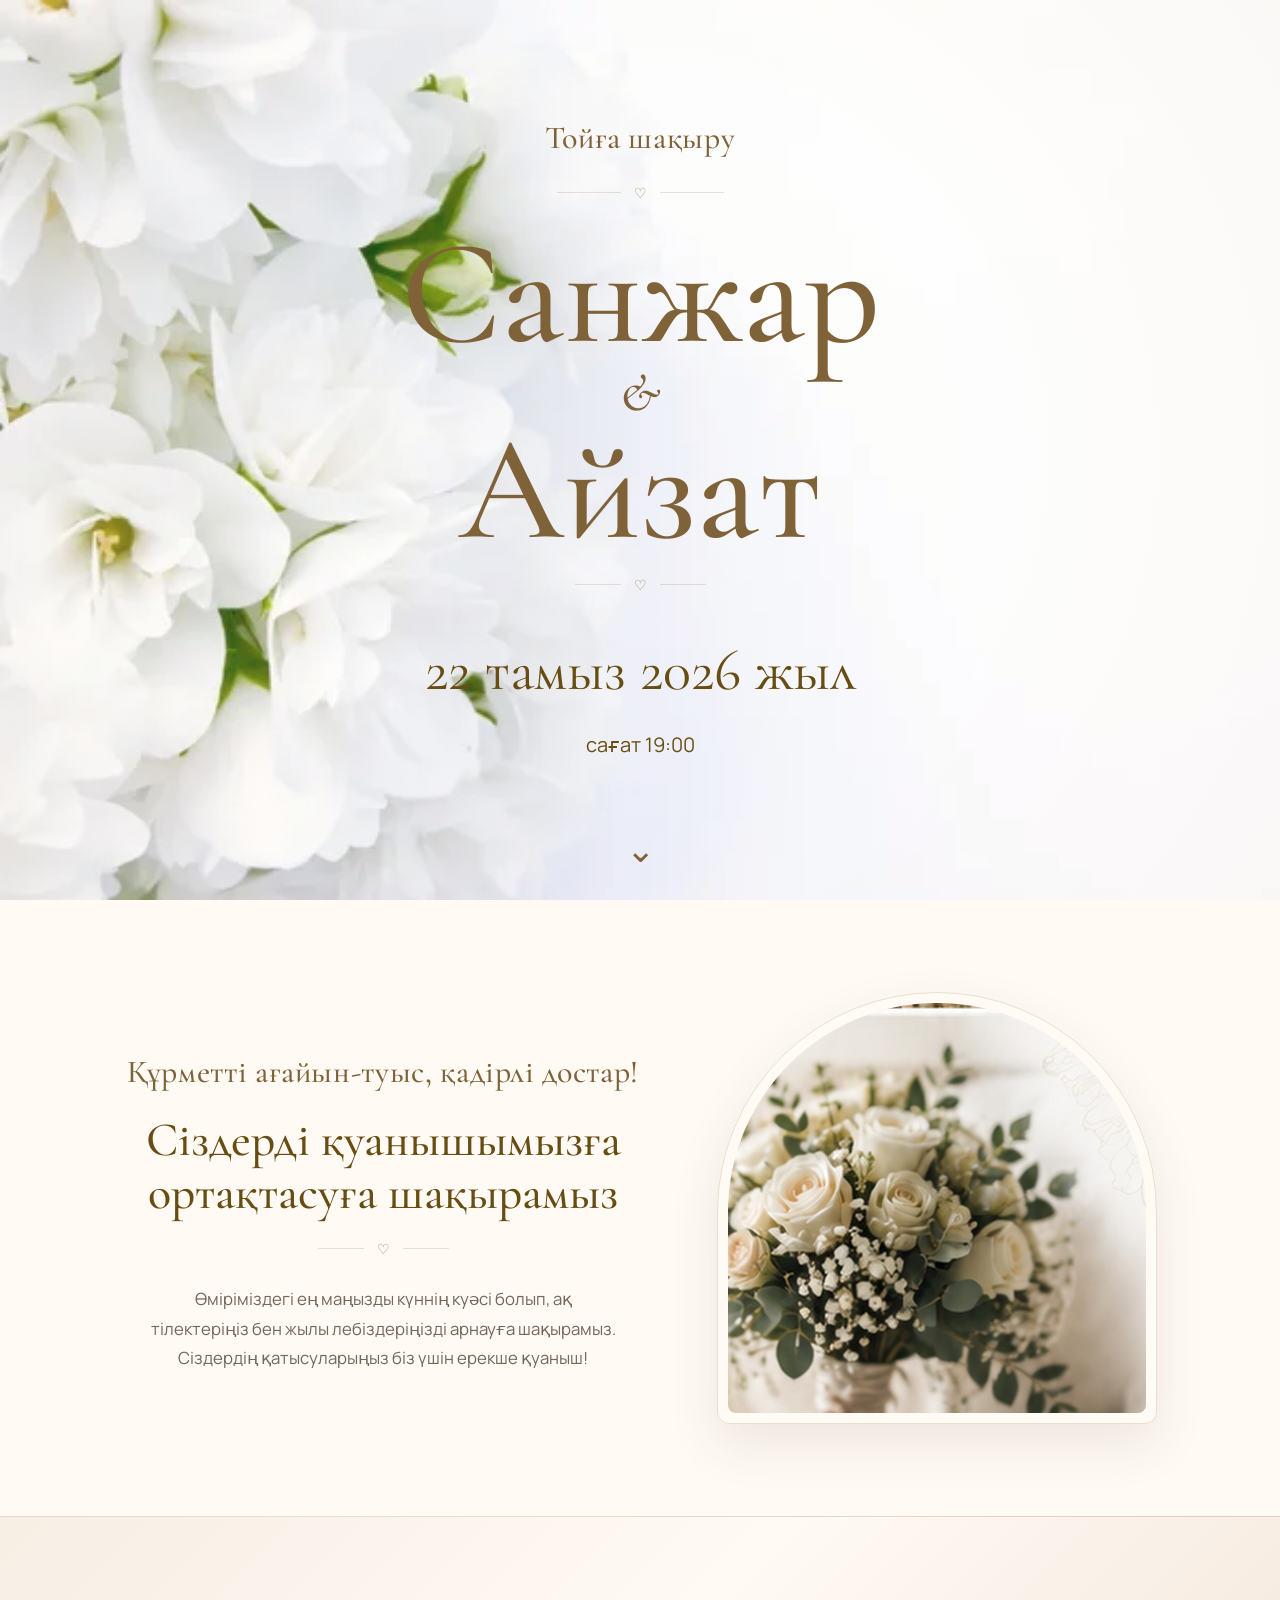
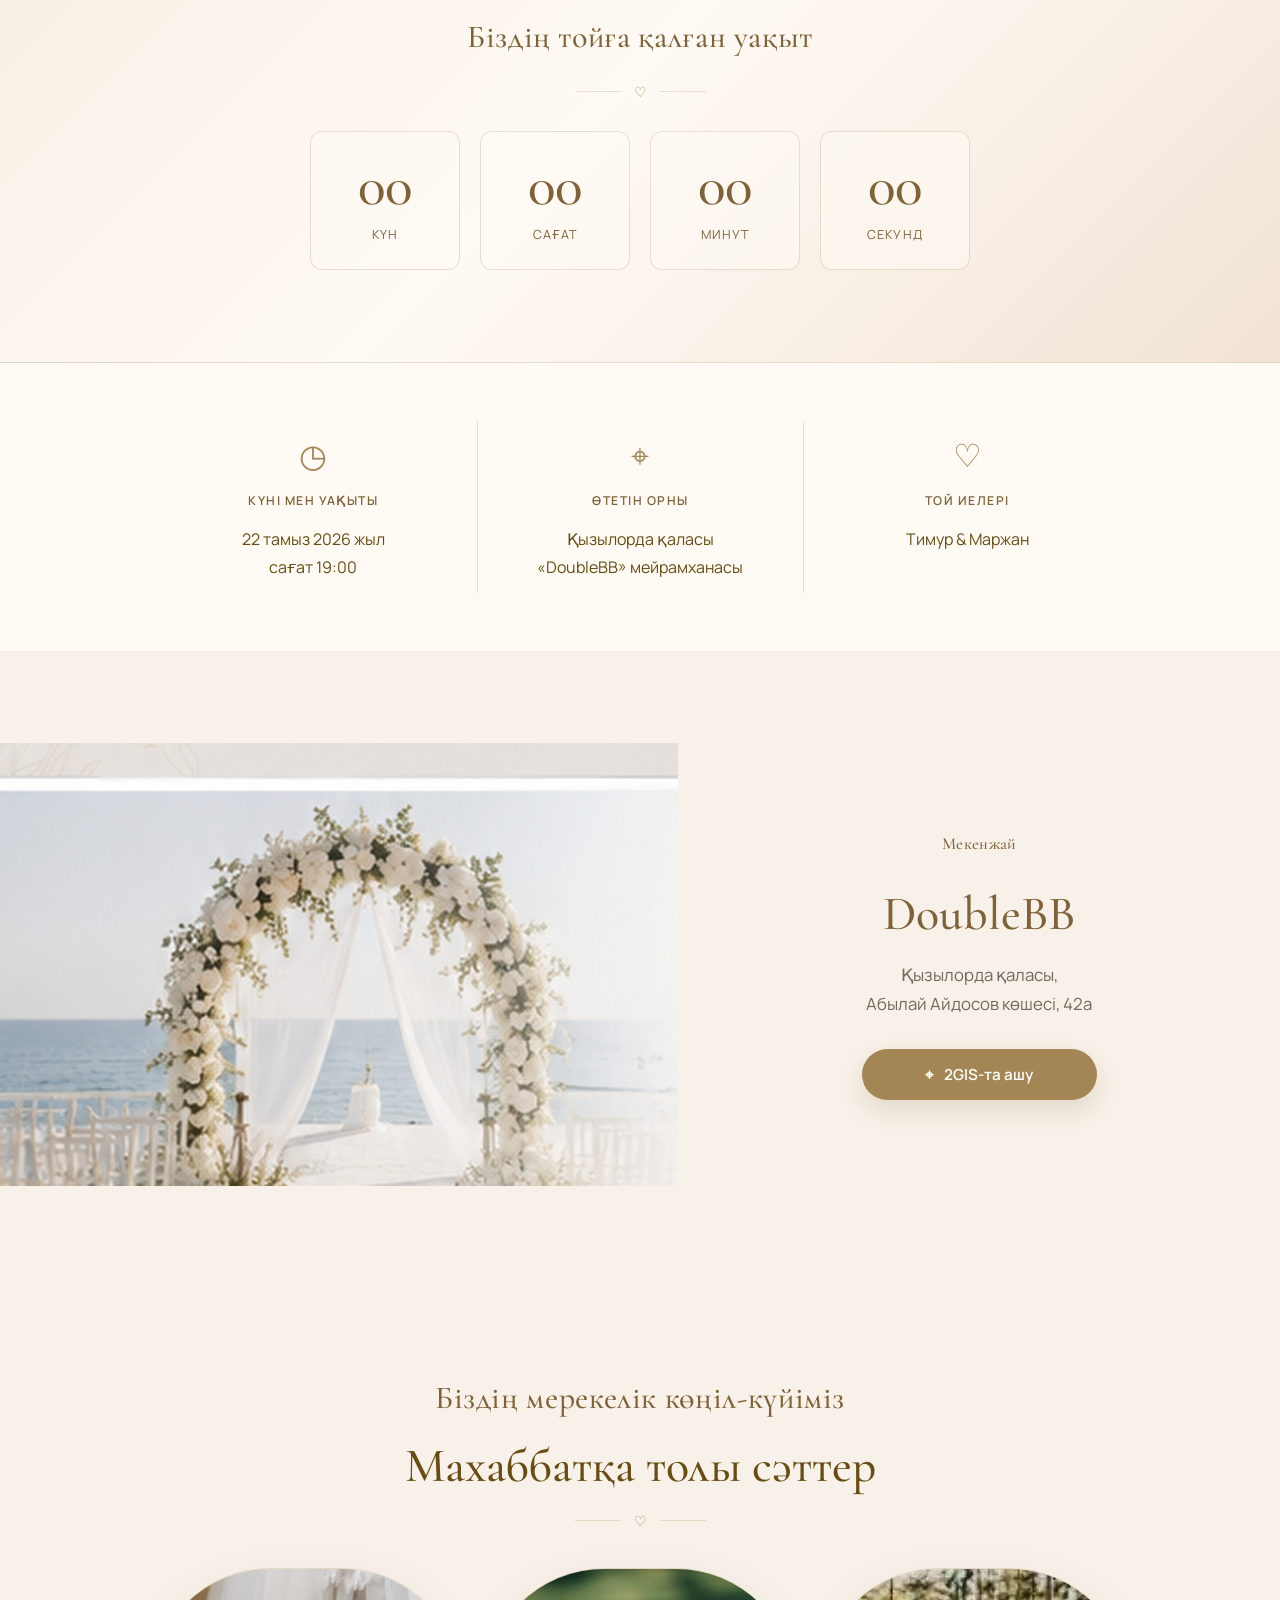
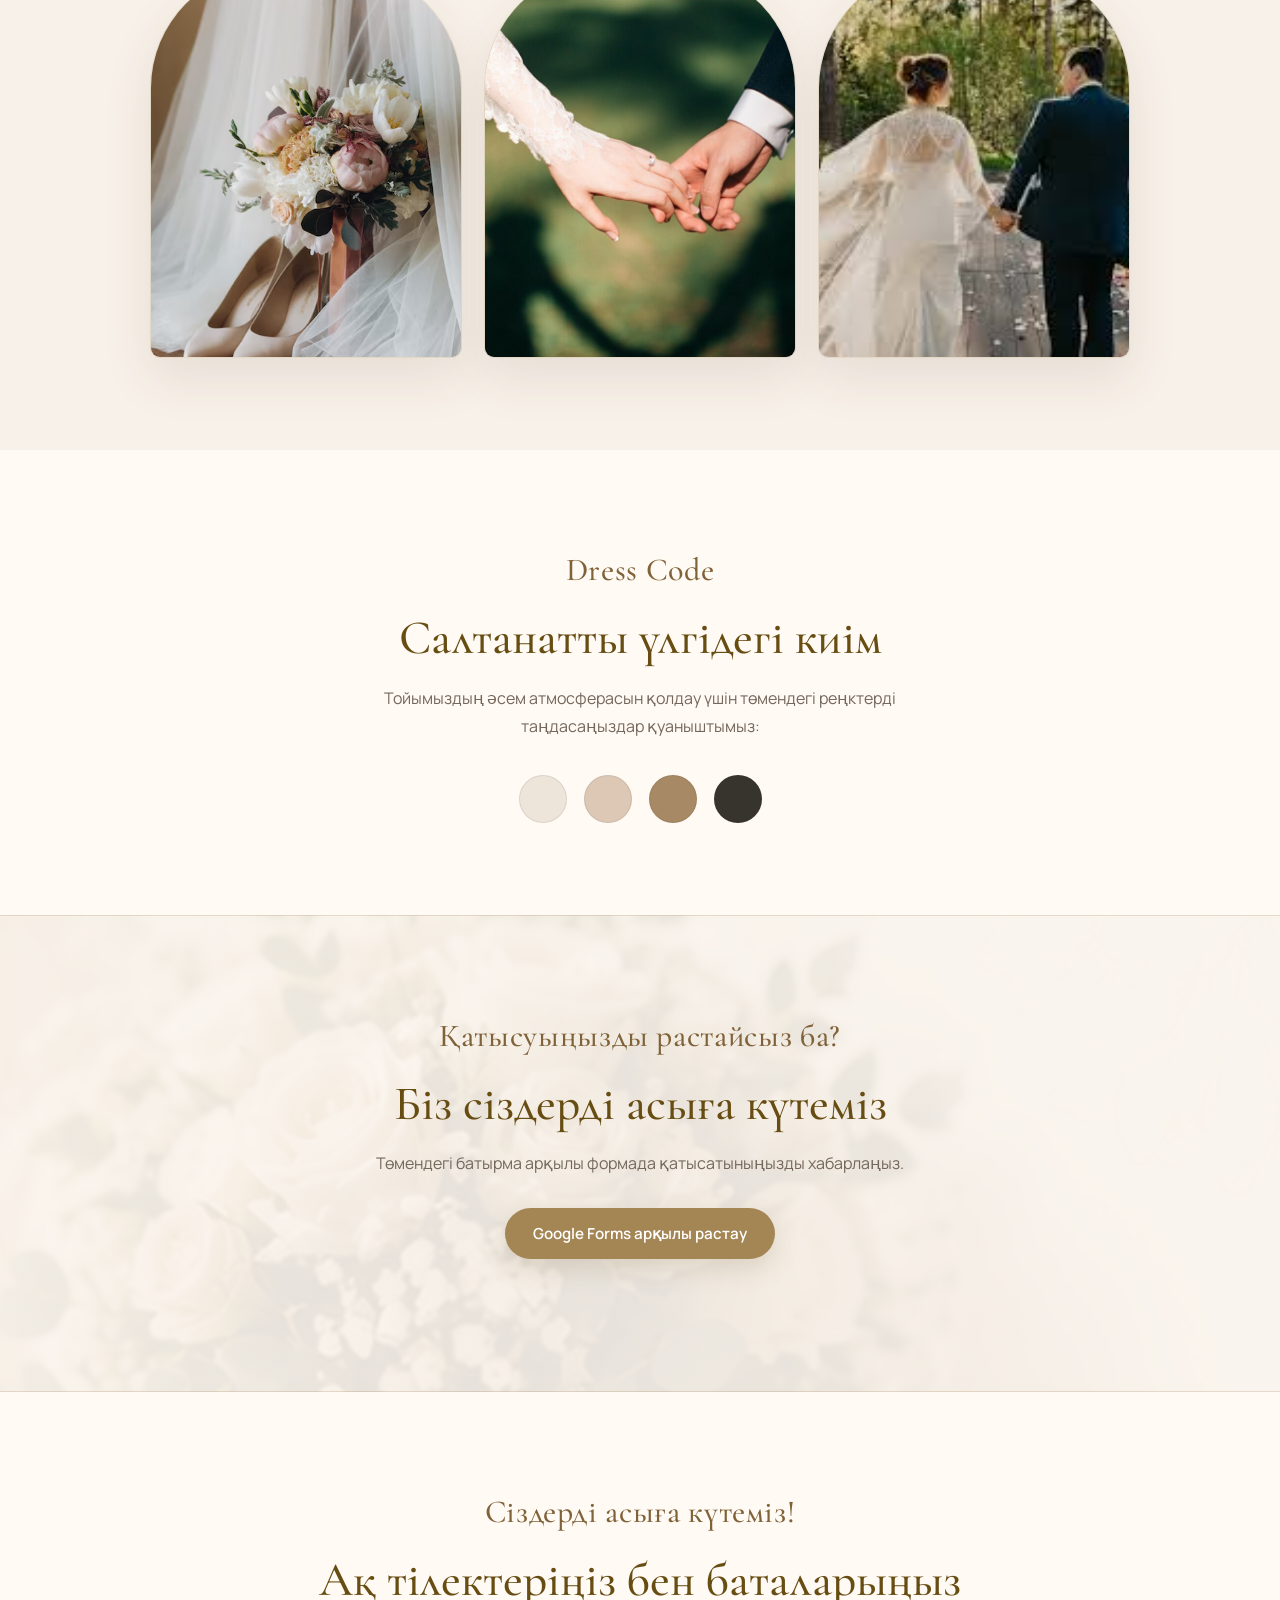
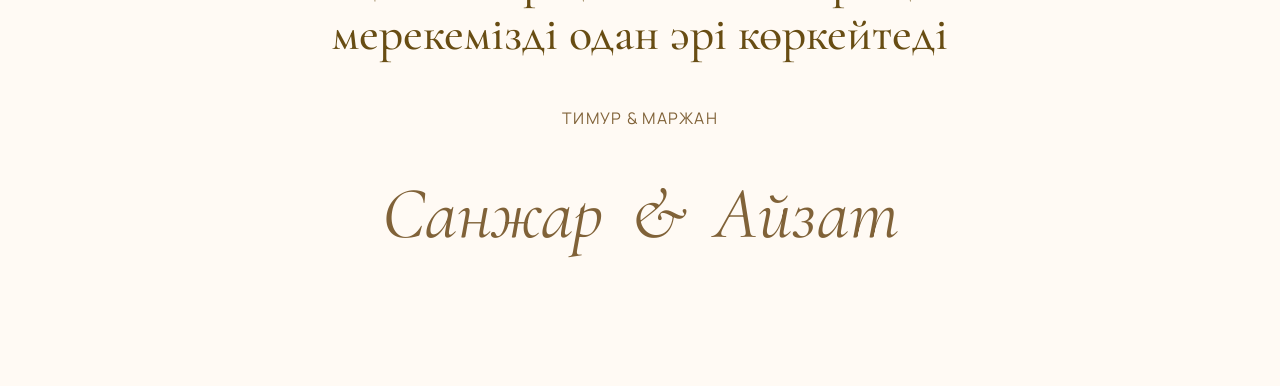
==== index.html @ f747a219 "Create wedding invitation website" ====
<!doctype html>
<html lang="kk">
<head>
  <meta charset="UTF-8">
  <meta name="viewport" content="width=device-width, initial-scale=1, viewport-fit=cover">
  <meta name="theme-color" content="#f5ede4">
  <title>Санжар & Айзат — Тойға шақыру</title>
  <meta name="description" content="Санжар мен Айзаттың үйлену тойына шақыру. 22 тамыз 2026 жыл, Қызылорда қаласы, DoubleBB мейрамханасы.">
  <meta property="og:title" content="Санжар & Айзат — Тойға шақыру">
  <meta property="og:description" content="22 тамыз 2026 жыл · сағат 19:00 · DoubleBB, Қызылорда">
  <meta property="og:image" content="assets/hero-bg.jpg">
  <link rel="preconnect" href="https://fonts.googleapis.com">
  <link rel="preconnect" href="https://fonts.gstatic.com" crossorigin>
  <link href="https://fonts.googleapis.com/css2?family=Cormorant+Garamond:ital,wght@0,400;0,500;0,600;1,500&family=Manrope:wght@400;500;600&display=swap" rel="stylesheet">
  <link rel="stylesheet" href="styles.css">
</head>
<body>
  <audio id="bgMusic" autoplay loop preload="auto" hidden>
    <source src="assets/music/aygyt-aq-koilek.mp3" type="audio/mpeg">
  </audio>


  <main>
    <section class="hero">
      <div class="hero__shade"></div>
      <div class="hero__content reveal">
        <p class="eyebrow">Тойға шақыру</p>
        <div class="ornament"><span></span><i>♡</i><span></span></div>
        <h1><span>Санжар</span><em>&</em><span>Айзат</span></h1>
        <div class="ornament ornament--small"><span></span><i>♡</i><span></span></div>
        <p class="hero-date">22 тамыз 2026 жыл</p>
        <p class="hero-time">сағат 19:00</p>
      </div>
      <a class="scroll-arrow" href="#invitation" aria-label="Төмен түсу">⌄</a>
    </section>

    <section class="invitation section" id="invitation">
      <div class="invitation__text reveal">
        <p class="eyebrow">Құрметті ағайын-туыс, қадірлі достар!</p>
        <h2>Сіздерді қуанышымызға ортақтасуға шақырамыз</h2>
        <div class="ornament ornament--small"><span></span><i>♡</i><span></span></div>
        <p>
          Өміріміздегі ең маңызды күннің куәсі болып,
          ақ тілектеріңіз бен жылы лебіздеріңізді арнауға шақырамыз.
          Сіздердің қатысуларыңыз біз үшін ерекше қуаныш!
        </p>
      </div>
      <div class="photo-card reveal">
        <img src="assets/bouquet.jpg" alt="Қалыңдықтың гүл шоғы">
      </div>
    </section>

    <section class="countdown section">
      <div class="container reveal">
        <p class="eyebrow">Біздің тойға қалған уақыт</p>
        <div class="ornament ornament--small"><span></span><i>♡</i><span></span></div>
        <div class="timer" aria-label="Тойға дейінгі кері санау">
          <div><strong id="days">00</strong><span>күн</span></div>
          <div><strong id="hours">00</strong><span>сағат</span></div>
          <div><strong id="minutes">00</strong><span>минут</span></div>
          <div><strong id="seconds">00</strong><span>секунд</span></div>
        </div>
      </div>
    </section>

    <section class="details section">
      <div class="detail-grid container">
        <article class="detail-card reveal">
          <span class="detail-icon">◷</span>
          <h3>Күні мен уақыты</h3>
          <p>22 тамыз 2026 жыл<br>сағат 19:00</p>
        </article>
        <article class="detail-card reveal">
          <span class="detail-icon">⌖</span>
          <h3>Өтетін орны</h3>
          <p>Қызылорда қаласы<br>«DoubleBB» мейрамханасы</p>
        </article>
        <article class="detail-card reveal">
          <span class="detail-icon">♡</span>
          <h3>Той иелері</h3>
          <p>Тимур & Маржан</p>
        </article>
      </div>
    </section>

    <section class="venue section">
      <div class="venue__photo reveal">
        <img src="assets/arch.jpg" alt="Гүлдермен безендірілген той аркасы">
      </div>
      <div class="venue__content reveal">
        <p class="eyebrow">Мекенжай</p>
        <h2>DoubleBB</h2>
        <p>Қызылорда қаласы,<br>Абылай Айдосов көшесі, 42а</p>
        <a class="button" href="https://2gis.kz/kyzylorda/firm/70000001063499433" target="_blank" rel="noopener noreferrer">
          <span>⌖</span> 2GIS-та ашу
        </a>
      </div>
    </section>


    <section class="gallery section">
      <div class="container">
        <div class="gallery__heading reveal">
          <p class="eyebrow">Біздің мерекелік көңіл-күйіміз</p>
          <h2>Махаббатқа толы сәттер</h2>
          <div class="ornament ornament--small"><span></span><i>♡</i><span></span></div>
        </div>
        <div class="gallery__grid">
          <figure class="gallery__item reveal"><img src="assets/gallery/photo-1.jpg" alt="Тойдың нәзік гүлдері"></figure>
          <figure class="gallery__item reveal"><img src="assets/gallery/photo-2.jpg" alt="Той аркасы"></figure>
          <figure class="gallery__item reveal"><img src="assets/gallery/photo-3.jpg" alt="Мерекелік безендіру"></figure>
        </div>
      </div>
    </section>

    <section class="dress-code section">
      <div class="container reveal">
        <p class="eyebrow">Dress Code</p>
        <h2>Салтанатты үлгідегі киім</h2>
        <p>Тойымыздың әсем атмосферасын қолдау үшін төмендегі реңктерді таңдасаңыздар қуаныштымыз:</p>
        <div class="palette" aria-label="Дресс-код түстері">
          <span title="Сүт түсті"></span>
          <span title="Беж"></span>
          <span title="Қоңыр"></span>
          <span title="Қара"></span>
        </div>
      </div>
    </section>

    <section class="rsvp section" id="rsvp">
      <div class="container reveal">
        <p class="eyebrow">Қатысуыңызды растайсыз ба?</p>
        <h2>Біз сіздерді асыға күтеміз</h2>
        <p>Төмендегі батырма арқылы формада қатысатыныңызды хабарлаңыз.</p>
        <button class="button button--filled" id="rsvpBtn" type="button">Google Forms арқылы растау</button>
        <p class="rsvp-note" id="rsvpNote" role="status"></p>
      </div>
    </section>

    <footer class="finale">
      <div class="finale__content reveal">
        <p class="eyebrow">Сіздерді асыға күтеміз!</p>
        <h2>Ақ тілектеріңіз бен баталарыңыз<br>мерекемізді одан әрі көркейтеді</h2>
        <p class="owners">Тимур & Маржан</p>
        <p class="couple">Санжар <em>&</em> Айзат</p>
      </div>
    </footer>
  </main>

  <script src="script.js"></script>
</body>
</html>
---- styles.css ----
:root {
  --bg: #fbf6ef;
  --paper: #fffaf4;
  --text: #684d13;
  --muted: #75675c;
  --gold: #a48554;
  --gold-dark: #806238;
  --rose: #d7b7a4;
  --line: rgba(164, 133, 84, .24);
  --shadow: 0 20px 50px rgba(76, 55, 37, .10);
  --serif: "Cormorant Garamond", Georgia, serif;
  --sans: "Manrope", Arial, sans-serif;
}

* { box-sizing: border-box; }
html { scroll-behavior: smooth; }
body {
  margin: 0;
  color: var(--text);
  background: var(--bg);
  font-family: var(--sans);
  font-size: 16px;
}
img { display: block; max-width: 100%; }
a { color: inherit; text-decoration: none; }
.container { width: min(980px, calc(100% - 40px)); margin: 0 auto; }
.section { padding: clamp(54px, 8vw, 92px) 20px; }

.eyebrow {
  margin: 0 0 14px;
  font-family: var(--serif);
  font-size: clamp(1.45rem, 3vw, 2rem);
  font-weight: 500;
  color: var(--gold-dark);
  letter-spacing: .02em;
}
h2 {
  margin: 0 0 18px;
  font-family: var(--serif);
  font-weight: 500;
  font-size: clamp(2rem, 5vw, 3rem);
  line-height: 1.12;
  color: var(--text);
}
p { line-height: 1.75; color: var(--muted); }

.ornament {
  display: flex;
  justify-content: center;
  align-items: center;
  gap: 13px;
  color: var(--gold);
  margin: 17px auto 26px;
}
.ornament span { height: 1px; width: 64px; background: var(--line); }
.ornament i { font-style: normal; font-size: .9rem; }
.ornament--small span { width: 46px; }

.music-control {
  position: fixed;
  left: max(16px, env(safe-area-inset-left));
  top: max(16px, env(safe-area-inset-top));
  z-index: 30;
  display: flex;
  align-items: center;
  gap: 10px;
  border: 1px solid rgba(164, 133, 84, .18);
  border-radius: 999px;
  padding: 8px 14px 8px 8px;
  background: rgba(255, 250, 244, .92);
  color: var(--text);
  box-shadow: 0 8px 28px rgba(60, 42, 28, .12);
  backdrop-filter: blur(8px);
  cursor: pointer;
}

.music-icon {
  width: 34px;
  height: 34px;
  display: inline-grid;
  place-items: center;
  border-radius: 50%;
  background: var(--gold);
  color: white;
  font-size: 17px;
}

.music-label {
  display: grid;
  text-align: left;
  line-height: 1.2;
  font-family: var(--sans);
}

.music-label small {
  color: var(--muted);
  font-size: 10px;
}

.music-label strong {
  font-size: 12px;
  font-weight: 600;
}

.music-control.is-playing .music-icon {
  animation: pulse 1.8s infinite;
}

@keyframes pulse {
  0%,100% { transform: scale(1); }
  50% { transform: scale(1.08); }
}
.hero {
  min-height: 100svh;
  position: relative;
  display: grid;
  place-items: center;
  text-align: center;
  background: var(--paper) url("assets/hero-bg.jpg") center top / cover no-repeat;
  overflow: hidden;
}
.hero__shade {
  position: absolute;
  inset: 0;
  background: radial-gradient(circle at center, rgba(255,250,244,.15), rgba(255,250,244,.07) 48%, rgba(245,235,224,.22));
}
.hero__content {
  position: relative;
  z-index: 1;
  padding: 100px 18px 128px;
  max-width: 850px;
}
.hero h1 {
  margin: 12px 0;
  display: grid;
  gap: 2px;
  font-family: var(--serif);
  font-weight: 500;
  color: var(--gold-dark);
}
.hero h1 span {
  font-size: clamp(4.8rem, 16vw, 9.3rem);
  line-height: .9;
}
.hero h1 em {
  font-size: clamp(2.1rem, 6vw, 3.3rem);
  font-style: italic;
  line-height: 1.1;
}
.hero-date {
  margin: 0;
  font-family: var(--serif);
  color: var(--text);
  font-size: clamp(3.65rem, 5vw, 2.35rem);
}
.hero-time {
  margin: 5px 0 0;
  color: var(--text);
  font-size: clamp(1.25rem, 3vw, 1.25rem);
}
.scroll-arrow {
  position: absolute;
  bottom: max(27px, env(safe-area-inset-bottom));
  left: 50%;
  transform: translateX(-50%);
  z-index: 2;
  color: var(--gold-dark);
  font-size: 35px;
  animation: bob 2s infinite;
}
@keyframes bob { 0%,100% { transform: translate(-50%,0); } 50% { transform: translate(-50%,8px); } }

.invitation {
  display: grid;
  grid-template-columns: minmax(280px, 520px) minmax(270px, 440px);
  gap: clamp(34px, 6vw, 74px);
  justify-content: center;
  align-items: center;
  background: var(--paper);
}
.invitation__text { text-align: center; }
.invitation__text p:last-child { max-width: 470px; margin: 0 auto; font-size: 1.05rem; }
.photo-card {
  border-radius: 220px 220px 12px 12px;
  padding: 10px;
  border: 1px solid var(--line);
  box-shadow: var(--shadow);
}
.photo-card img {
  width: 100%;
  min-height: 410px;
  object-fit: cover;
  border-radius: 212px 212px 8px 8px;
}

.countdown {
  text-align: center;
  background: linear-gradient(135deg, #f7eee4, #fffaf4 46%, #f1e3d6);
  border-block: 1px solid var(--line);
}
.timer {
  margin: 30px auto 0;
  display: grid;
  grid-template-columns: repeat(4, minmax(72px, 150px));
  justify-content: center;
  gap: clamp(8px, 2.5vw, 20px);
}
.timer div {
  padding: clamp(17px, 4vw, 26px) 6px;
  border-radius: 12px;
  background: rgba(255,250,244,.58);
  border: 1px solid var(--line);
}
.timer strong {
  display: block;
  font-family: var(--serif);
  font-size: clamp(2.4rem, 7vw, 3.6rem);
  font-weight: 500;
  color: var(--gold-dark);
  line-height: 1;
}
.timer span {
  display: block;
  margin-top: 10px;
  text-transform: uppercase;
  font-size: clamp(.66rem, 2vw, .78rem);
  color: var(--gold-dark);
  letter-spacing: .09em;
}

.details { background: var(--paper); padding-top: clamp(40px, 6vw, 58px); padding-bottom: clamp(40px, 6vw, 58px); }
.detail-grid {
  display: grid;
  grid-template-columns: repeat(3, 1fr);
}
.detail-card {
  text-align: center;
  padding: 12px 20px;
}
.detail-card + .detail-card { border-left: 1px solid var(--line); }
.detail-icon {
  display: block;
  color: var(--gold);
  font-size: 2rem;
  margin-bottom: 15px;
}
.detail-card h3 {
  text-transform: uppercase;
  letter-spacing: .12em;
  font-size: .76rem;
  font-weight: 600;
  color: var(--gold-dark);
}
.detail-card p { color: var(--text); margin-bottom: 0; }

.venue {
  padding-inline: 0;
  display: grid;
  grid-template-columns: 1.06fr .94fr;
  background: #f8f1e9;
}
.venue__photo img { width: 100%; height: 100%; min-height: 430px; object-fit: cover; }
.venue__content {
  display: grid;
  align-content: center;
  text-align: center;
  padding: clamp(44px, 7vw, 86px) 26px;
}
.venue__content h2 { color: var(--gold-dark); }
.venue__content p { margin: 0 auto 30px; font-size: 1.05rem; }

.button {
  display: inline-flex;
  align-items: center;
  justify-content: center;
  gap: 11px;
  align-self: center;
  justify-self: center;
  min-width: 235px;
  padding: 15px 28px;
  background: var(--gold);
  color: white;
  border: 0;
  border-radius: 999px;
  font-family: var(--sans);
  font-weight: 600;
  font-size: .95rem;
  transition: transform .2s, background .2s, box-shadow .2s;
  box-shadow: 0 10px 24px rgba(128,98,56,.18);
  cursor: pointer;
}
.button:hover { transform: translateY(-2px); background: var(--gold-dark); box-shadow: 0 14px 30px rgba(128,98,56,.25); }

.dress-code {
  text-align: center;
  background: var(--paper);
}
.dress-code p:not(.eyebrow) { max-width: 570px; margin: 0 auto; }
.palette {
  margin: 35px auto 0;
  display: flex;
  justify-content: center;
  gap: 17px;
}
.palette span {
  width: 48px;
  height: 48px;
  border-radius: 50%;
  border: 1px solid rgba(64,52,43,.1);
}
.palette span:nth-child(1) { background: #ede5da; }
.palette span:nth-child(2) { background: #dcc8b5; }
.palette span:nth-child(3) { background: #a78a65; }
.palette span:nth-child(4) { background: #37332d; }

.rsvp {
  text-align: center;
  background: linear-gradient(rgba(250,244,237,.92), rgba(250,244,237,.92)), url("assets/bouquet.jpg") center / cover;
  border-block: 1px solid var(--line);
}
.rsvp p:not(.eyebrow) { margin: 0 auto 29px; }
.rsvp-note {
  height: 22px;
  margin: 18px auto 0 !important;
  color: var(--gold-dark);
  font-size: .9rem;
}
.button--filled { margin-top: 2px; }

.finale {
  position: relative;
  min-height: min(66svh, 680px);
  display: grid;
  place-items: center;
  text-align: center;
  padding: 74px 20px 90px;
  background:
    linear-gradient(to right, rgba(255,250,244,.84), rgba(255,250,244,.90)),
    url("assets/floral-footer.jpg") bottom left / auto 47% no-repeat,
    var(--paper);
}
.finale__content { position: relative; z-index: 1; }
.finale .owners {
  margin: 42px 0 18px;
  font-size: 1rem;
  letter-spacing: .08em;
  text-transform: uppercase;
  color: var(--gold-dark);
}
.finale .couple {
  font-family: var(--serif);
  color: var(--gold-dark);
  font-size: clamp(3rem, 8vw, 4.6rem);
  font-style: italic;
  margin: 0;
}
.finale .couple em { margin-inline: 11px; }

.reveal {
  opacity: 0;
  transform: translateY(20px);
  transition: opacity .8s ease, transform .8s ease;
}
.reveal.is-visible { opacity: 1; transform: none; }

@media (max-width: 760px) {
  .section { padding-inline: 20px; }
  .hero { background-position: center top; }
  .hero__content { padding-top: 106px; }
  .invitation, .venue { grid-template-columns: 1fr; }
  .photo-card { max-width: 400px; margin: 0 auto; order: 2; }
  .photo-card img { min-height: 330px; }
  .detail-grid { grid-template-columns: 1fr; }
  .detail-card { padding: 25px 14px; }
  .detail-card + .detail-card { border-left: 0; border-top: 1px solid var(--line); }
  .venue__photo img { min-height: 285px; }
  .venue__content { padding-top: 48px; }
  .palette span { width: 42px; height: 42px; }
  .gallery__grid { grid-template-columns: repeat(3, 1fr); gap: 8px; }
  .gallery__item { border-radius: 56px 56px 7px 7px; }
}
@media (max-width: 430px) {
  .container { width: min(100%, calc(100% - 28px)); }
  .timer { gap: 6px; }
  .timer div { padding-inline: 2px; }
  .hero h1 span { font-size: 4.5rem; }
}


.gallery {
  background: #f8f1e9;
  text-align: center;
}
.gallery__heading {
  max-width: 650px;
  margin: 0 auto 38px;
}
.gallery__grid {
  display: grid;
  grid-template-columns: repeat(3, 1fr);
  gap: clamp(12px, 2.5vw, 22px);
}
.gallery__item {
  margin: 0;
  border-radius: 120px 120px 10px 10px;
  overflow: hidden;
  box-shadow: var(--shadow);
  border: 1px solid var(--line);
}
.gallery__item img {
  width: 100%;
  aspect-ratio: 4 / 5;
  object-fit: cover;
  transition: transform .6s ease;
}
.gallery__item:hover img { transform: scale(1.045); }
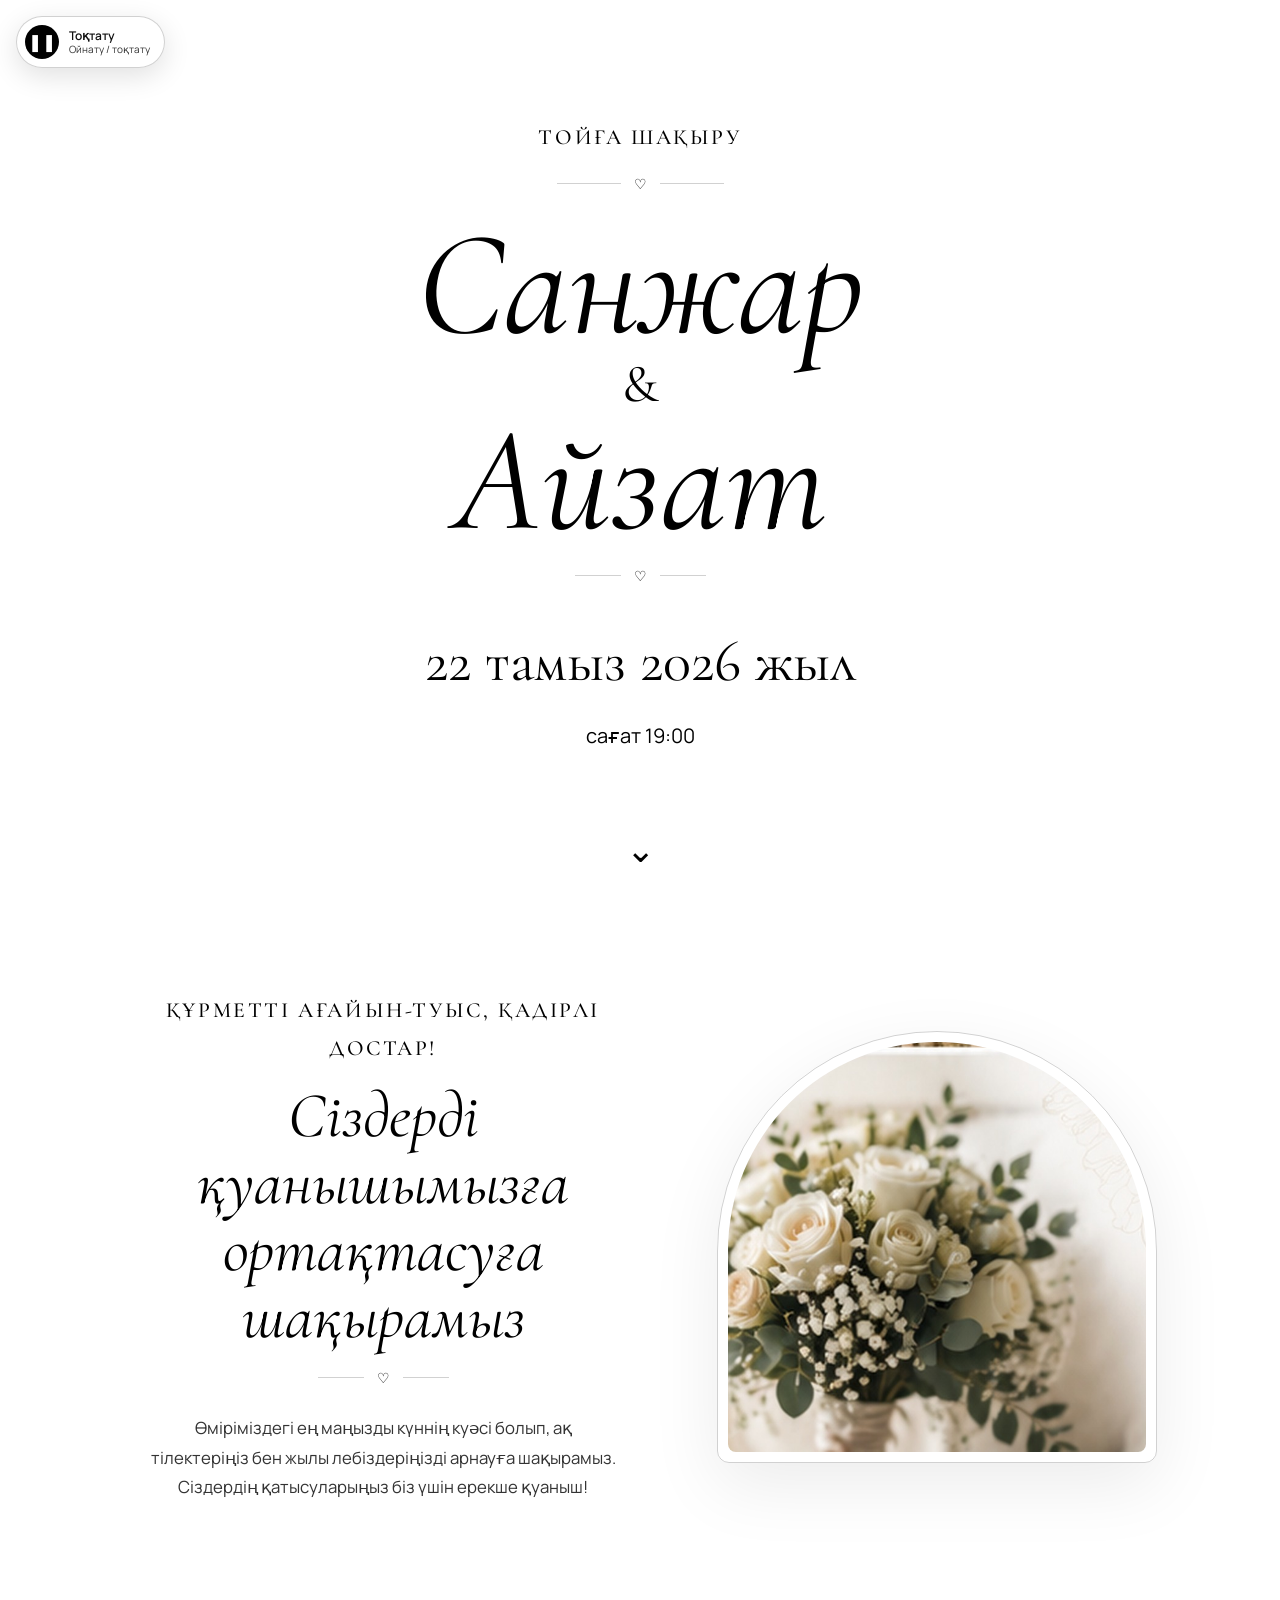
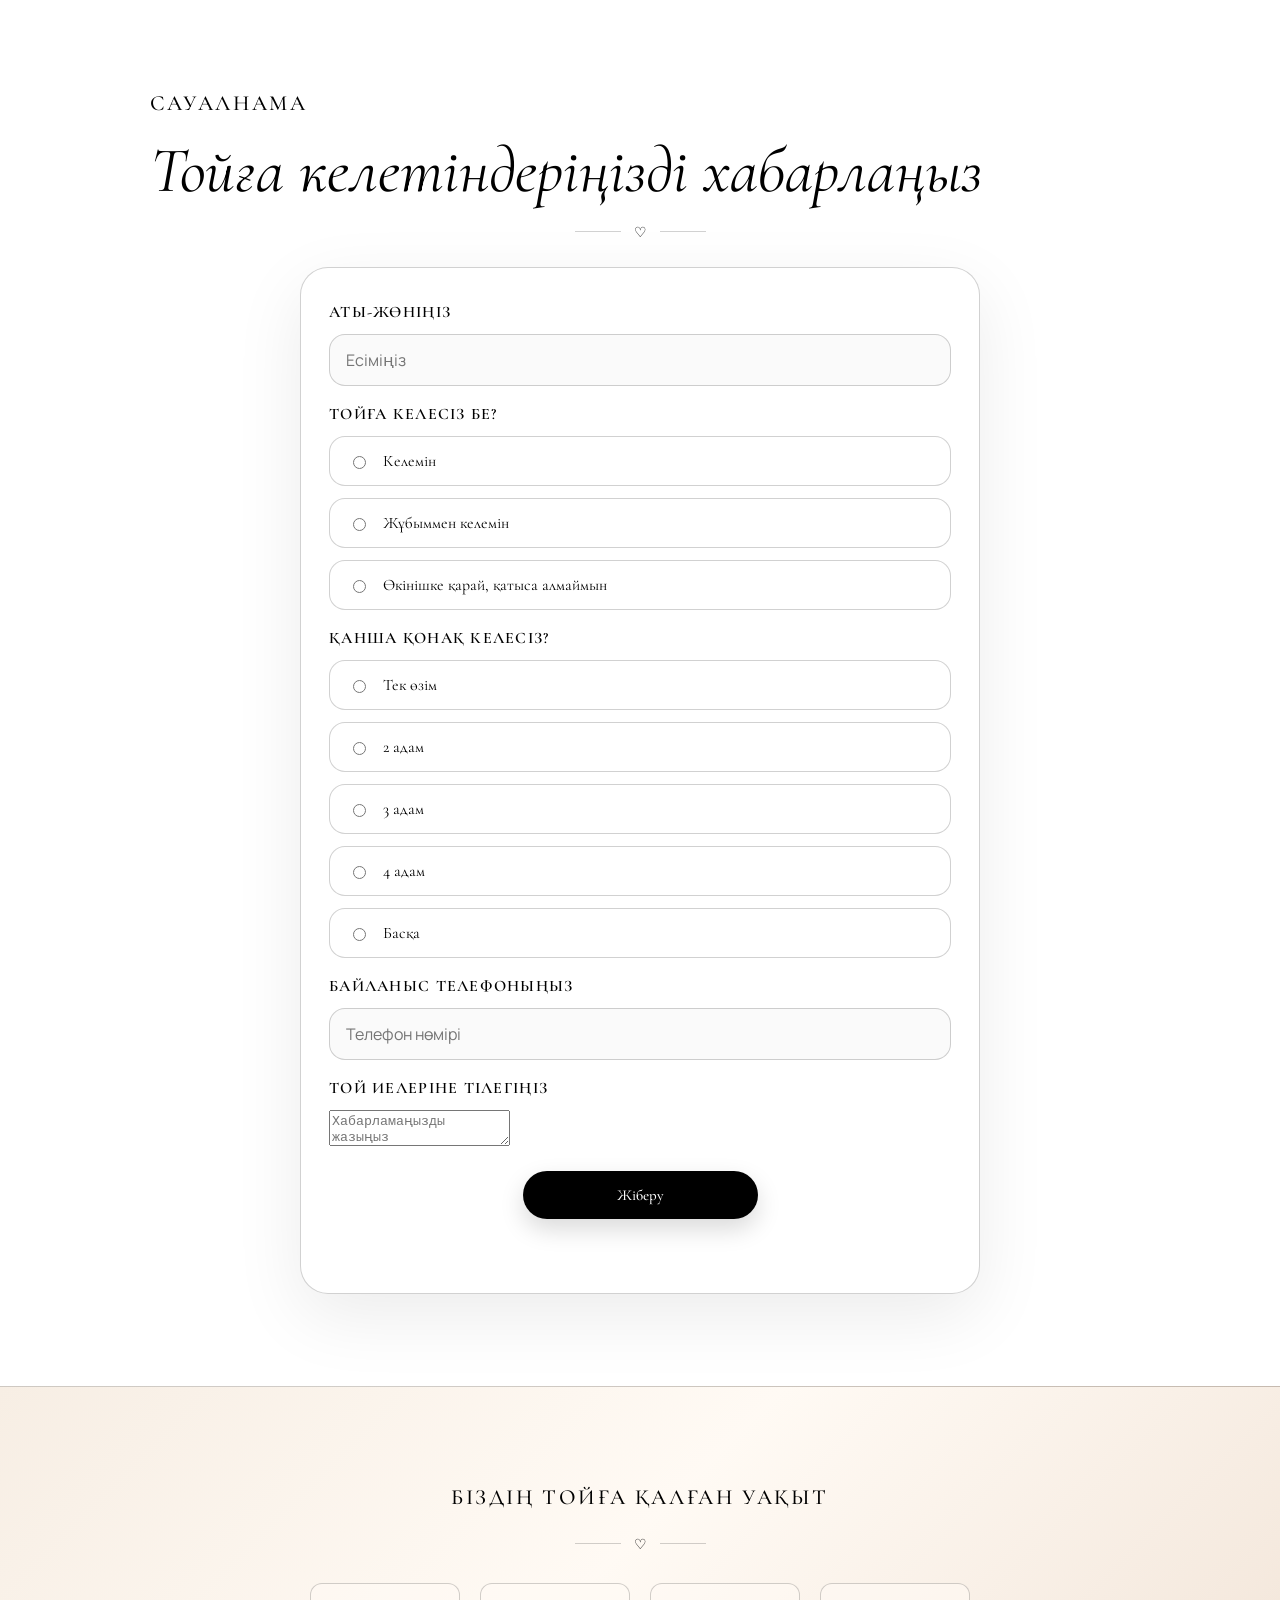
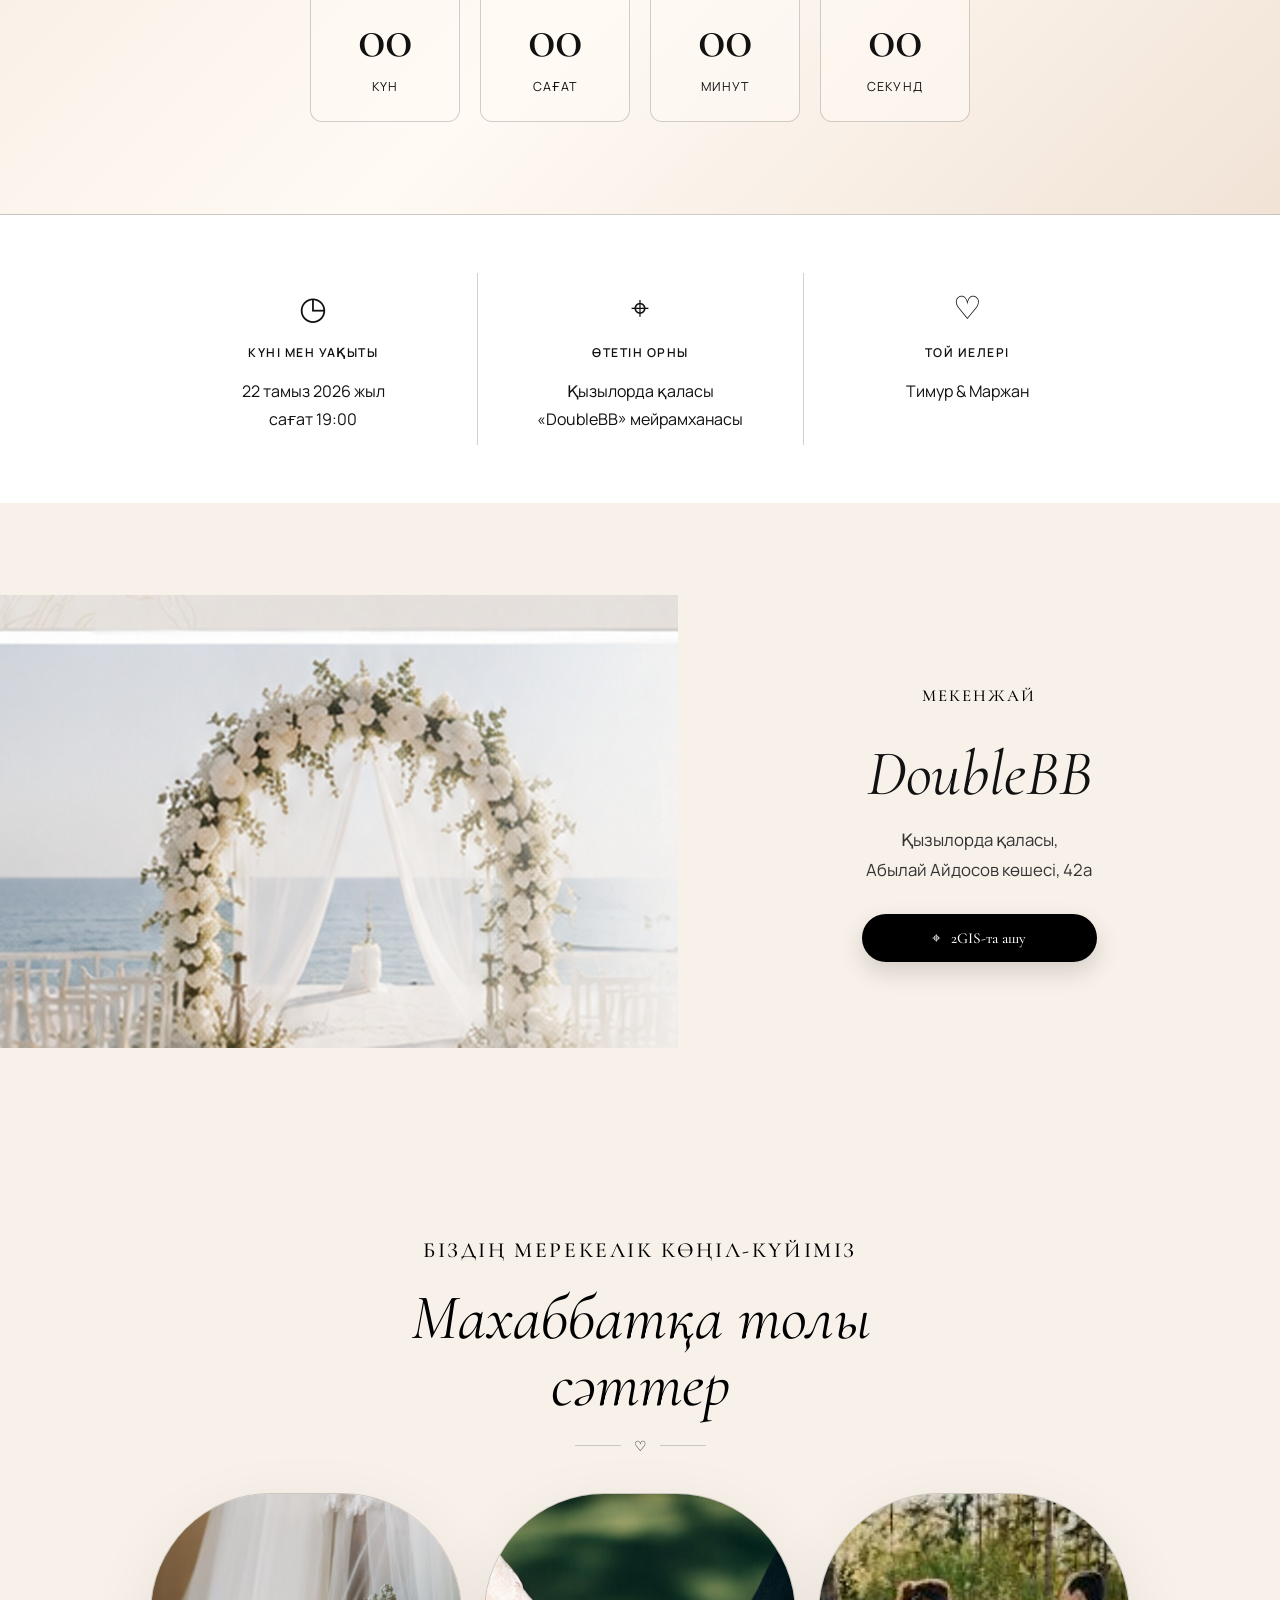
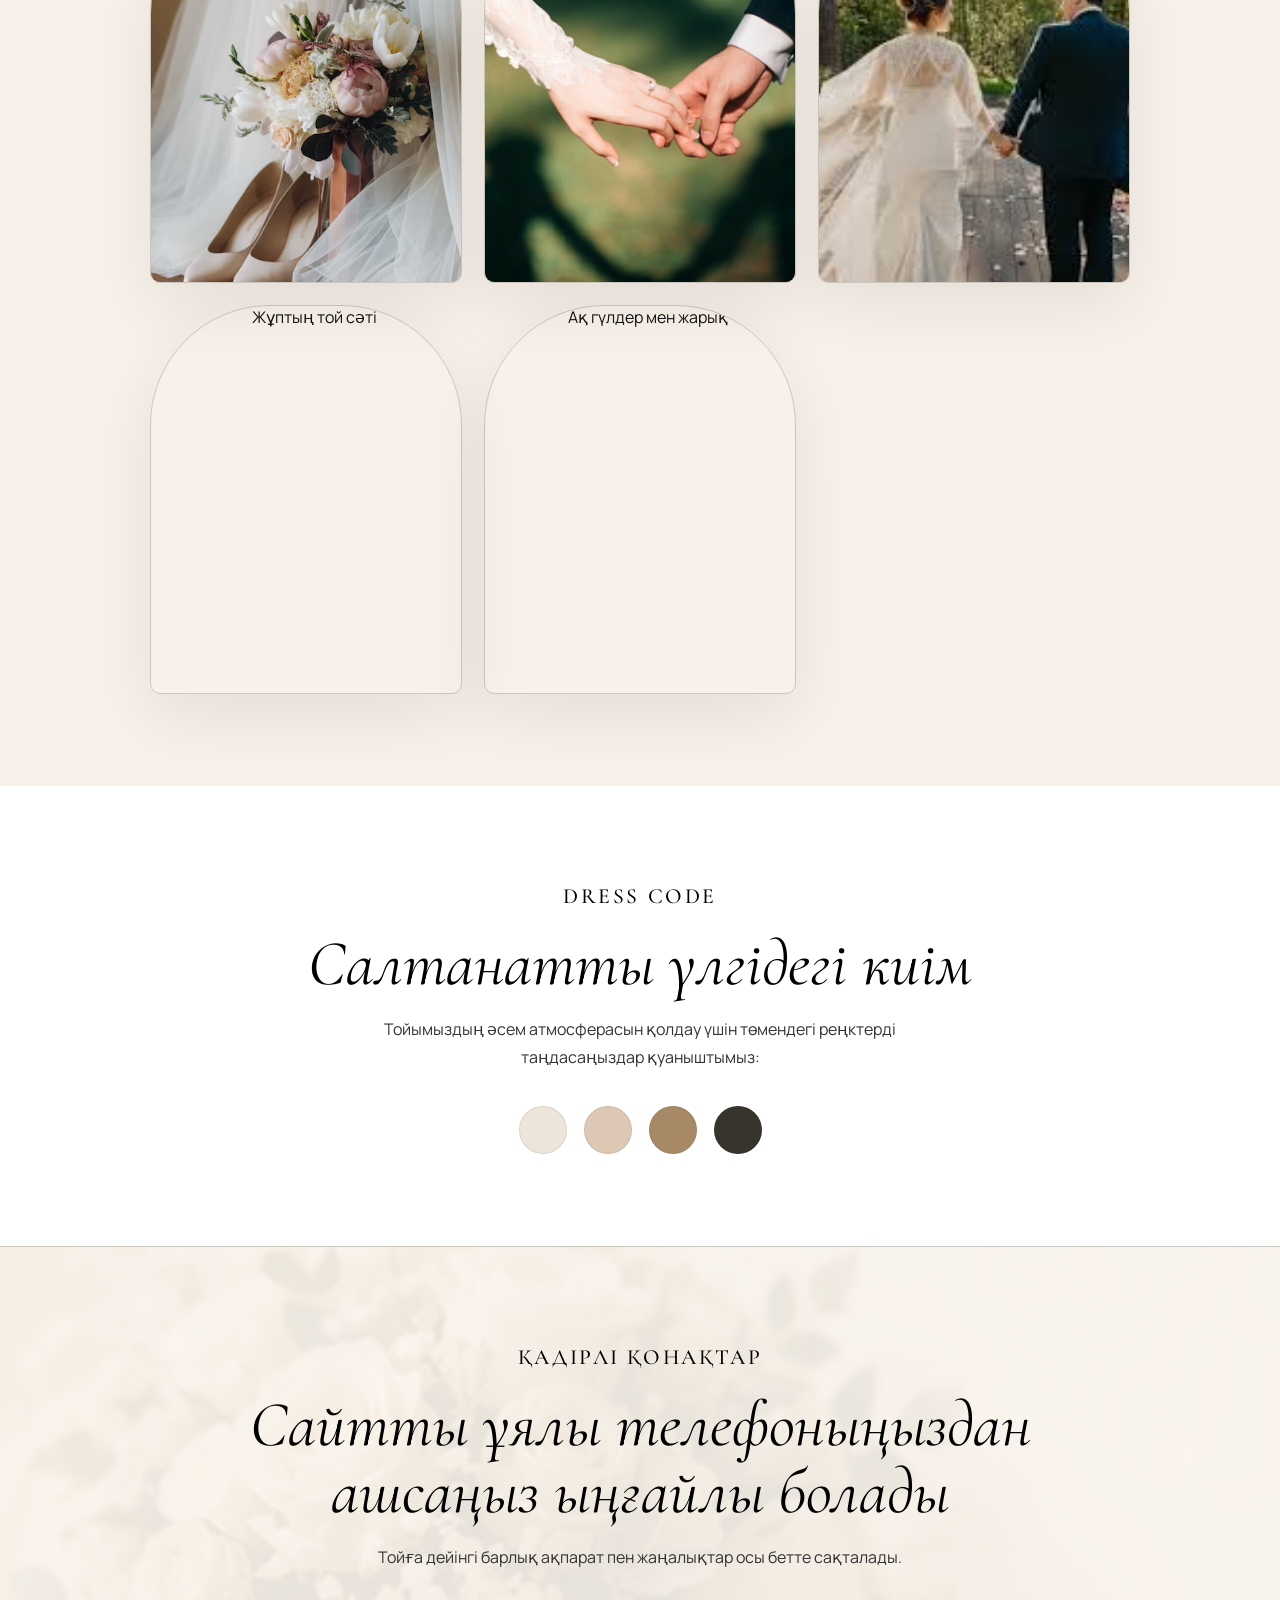
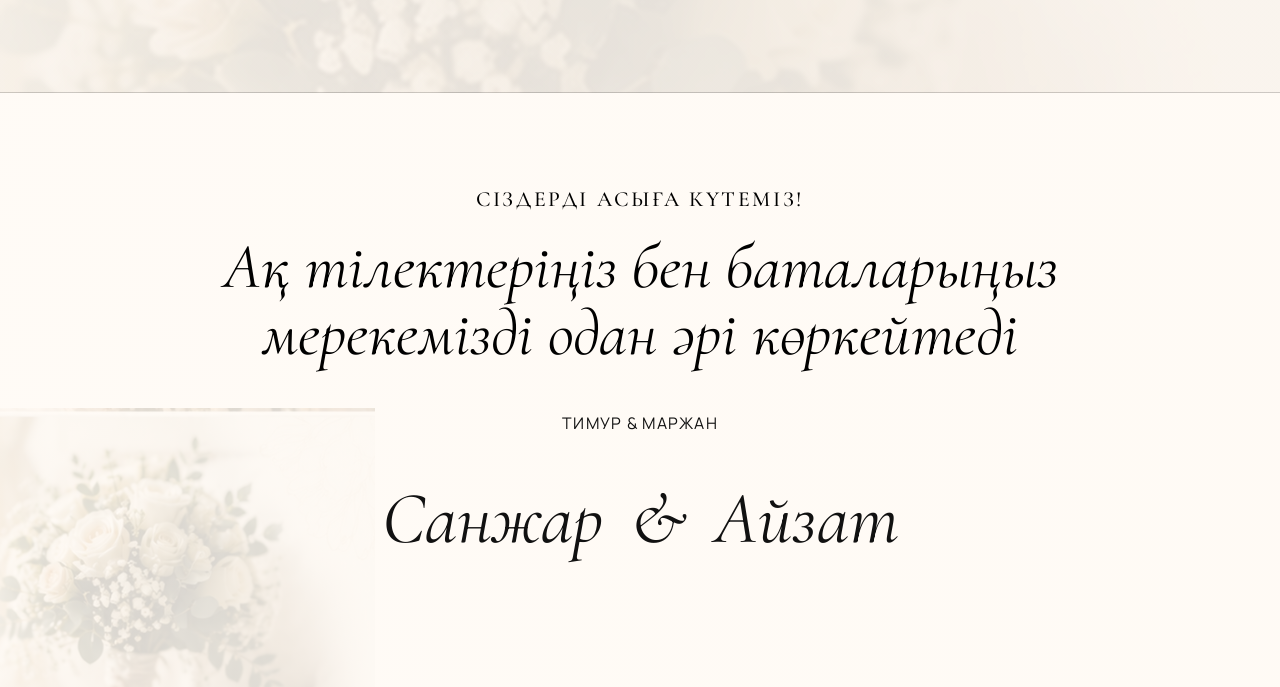
==== commit 5ef621bc: "update" ====
--- a/index.html
+++ b/index.html
@@ -32,6 +32,10 @@
         <p class="hero-time">сағат 19:00</p>
       </div>
       <a class="scroll-arrow" href="#invitation" aria-label="Төмен түсу">⌄</a>
+      <button class="music-control" id="musicControl" type="button" aria-pressed="false">
+        <span class="music-icon">▶</span>
+        <span class="music-label"><strong>Музыка</strong><small>Ойнату / тоқтату</small></span>
+      </button>
     </section>
 
     <section class="invitation section" id="invitation">
@@ -47,6 +51,56 @@
       </div>
       <div class="photo-card reveal">
         <img src="assets/bouquet.jpg" alt="Қалыңдықтың гүл шоғы">
+      </div>
+    </section>
+
+    <section class="survey section" id="survey">
+      <div class="container reveal">
+        <p class="eyebrow">Сауалнама</p>
+        <h2>Тойға келетіндеріңізді хабарлаңыз</h2>
+        <div class="ornament ornament--small"><span></span><i>♡</i><span></span></div>
+        <form class="survey__form" id="surveyForm" action="https://docs.google.com/forms/d/e/1FAIpQLSdBBvj2R1w2zf6xhmqTmRFFW37lEXne-JY3kcBAWRV18L1wSg/formResponse" method="POST" target="hidden_iframe">
+          <input type="hidden" name="entry.1115765674" id="entryName">
+          <input type="hidden" name="entry.2018536969" id="entryAttendance">
+          <input type="hidden" name="entry.483633392" id="entryGuests">
+          <input type="hidden" name="entry.69118894" id="entryPhone">
+          <input type="hidden" name="entry.1380502630" id="entryNote">
+          <input type="hidden" name="fbzx" id="fbzx" value="0">
+
+          <label class="form-field">
+            <span>Аты-жөніңіз</span>
+            <input type="text" name="guestName" placeholder="Есіміңіз" required>
+          </label>
+          <div class="form-field">
+            <span>Тойға келесіз бе?</span>
+            <div class="radio-group">
+              <label><input type="radio" name="attendance" value="Иә, қуана қатысамын" required> Келемін</label>
+              <label><input type="radio" name="attendance" value="Жұбыммен келемін"> Жұбыммен келемін</label>
+              <label><input type="radio" name="attendance" value="Өкінішке қарай, қатыса алмаймын"> Өкінішке қарай, қатыса алмаймын</label>
+            </div>
+          </div>
+          <div class="form-field">
+            <span>Қанша қонақ келесіз?</span>
+            <div class="radio-group">
+              <label><input type="radio" name="guestCount" value="Тек өзім"> Тек өзім</label>
+              <label><input type="radio" name="guestCount" value="2 адам"> 2 адам</label>
+              <label><input type="radio" name="guestCount" value="3 адам"> 3 адам</label>
+              <label><input type="radio" name="guestCount" value="4 адам"> 4 адам</label>
+              <label><input type="radio" name="guestCount" value="Басқа"> Басқа</label>
+            </div>
+          </div>
+          <label class="form-field">
+            <span>Байланыс телефоныңыз</span>
+            <input type="text" name="phone" placeholder="Телефон нөмірі">
+          </label>
+          <label class="form-field">
+            <span>Той иелеріне тілегіңіз</span>
+            <textarea name="note" placeholder="Хабарламаңызды жазыңыз"></textarea>
+          </label>
+          <button class="button button--filled" type="submit">Жіберу</button>
+          <p class="form-note" id="formNote" role="status" aria-live="polite"></p>
+        </form>
+        <iframe name="hidden_iframe" style="display:none;"></iframe>
       </div>
     </section>
 
@@ -109,6 +163,8 @@
           <figure class="gallery__item reveal"><img src="assets/gallery/photo-1.jpg" alt="Тойдың нәзік гүлдері"></figure>
           <figure class="gallery__item reveal"><img src="assets/gallery/photo-2.jpg" alt="Той аркасы"></figure>
           <figure class="gallery__item reveal"><img src="assets/gallery/photo-3.jpg" alt="Мерекелік безендіру"></figure>
+          <figure class="gallery__item reveal"><img src="https://images.unsplash.com/photo-1524504388940-b1c1722653e1?auto=format&fit=crop&w=900&q=80" alt="Жұптың той сәті"></figure>
+          <figure class="gallery__item reveal"><img src="https://images.unsplash.com/photo-1498579809087-ef1e558fd1c1?auto=format&fit=crop&w=900&q=80" alt="Ақ гүлдер мен жарық"></figure>
         </div>
       </div>
     </section>
@@ -129,11 +185,9 @@
 
     <section class="rsvp section" id="rsvp">
       <div class="container reveal">
-        <p class="eyebrow">Қатысуыңызды растайсыз ба?</p>
-        <h2>Біз сіздерді асыға күтеміз</h2>
-        <p>Төмендегі батырма арқылы формада қатысатыныңызды хабарлаңыз.</p>
-        <button class="button button--filled" id="rsvpBtn" type="button">Google Forms арқылы растау</button>
-        <p class="rsvp-note" id="rsvpNote" role="status"></p>
+        <p class="eyebrow">Қадірлі қонақтар</p>
+        <h2>Сайтты ұялы телефоныңыздан ашсаңыз ыңғайлы болады</h2>
+        <p>Тойға дейінгі барлық ақпарат пен жаңалықтар осы бетте сақталады.</p>
       </div>
     </section>
 
--- a/styles.css
+++ b/styles.css
@@ -1,13 +1,11 @@
 :root {
-  --bg: #fbf6ef;
-  --paper: #fffaf4;
-  --text: #684d13;
-  --muted: #75675c;
-  --gold: #a48554;
-  --gold-dark: #806238;
-  --rose: #d7b7a4;
-  --line: rgba(164, 133, 84, .24);
-  --shadow: 0 20px 50px rgba(76, 55, 37, .10);
+  --bg: #ffffff;
+  --paper: #ffffff;
+  --text: #111111;
+  --muted: #333333;
+  --accent: #000000;
+  --line: rgba(0, 0, 0, .18);
+  --shadow: 0 22px 70px rgba(0, 0, 0, .08);
   --serif: "Cormorant Garamond", Georgia, serif;
   --sans: "Manrope", Arial, sans-serif;
 }
@@ -29,18 +27,27 @@
 .eyebrow {
   margin: 0 0 14px;
   font-family: var(--serif);
-  font-size: clamp(1.45rem, 3vw, 2rem);
+  font-size: clamp(1.05rem, 2.5vw, 1.35rem);
   font-weight: 500;
-  color: var(--gold-dark);
-  letter-spacing: .02em;
+  color: var(--accent);
+  letter-spacing: .12em;
+  text-transform: uppercase;
+}
+h1, h2, .finale .couple {
+  margin: 0 0 18px;
+  font-family: var(--serif);
+  font-style: italic;
+  font-weight: 400;
+  color: var(--accent);
+  font-feature-settings: "liga" 1, "calt" 1;
+}
+h1 {
+  font-size: clamp(4.2rem, 11vw, 6.2rem);
+  line-height: 1.02;
 }
 h2 {
-  margin: 0 0 18px;
-  font-family: var(--serif);
-  font-weight: 500;
-  font-size: clamp(2rem, 5vw, 3rem);
-  line-height: 1.12;
-  color: var(--text);
+  font-size: clamp(2.9rem, 5vw, 4rem);
+  line-height: 1.05;
 }
 p { line-height: 1.75; color: var(--muted); }
 
@@ -49,7 +56,7 @@
   justify-content: center;
   align-items: center;
   gap: 13px;
-  color: var(--gold);
+  color: var(--accent);
   margin: 17px auto 26px;
 }
 .ornament span { height: 1px; width: 64px; background: var(--line); }
@@ -64,13 +71,13 @@
   display: flex;
   align-items: center;
   gap: 10px;
-  border: 1px solid rgba(164, 133, 84, .18);
+  border: 1px solid var(--line);
   border-radius: 999px;
   padding: 8px 14px 8px 8px;
-  background: rgba(255, 250, 244, .92);
+  background: rgba(255, 255, 255, .88);
   color: var(--text);
-  box-shadow: 0 8px 28px rgba(60, 42, 28, .12);
-  backdrop-filter: blur(8px);
+  box-shadow: 0 8px 28px rgba(0, 0, 0, .12);
+  backdrop-filter: blur(10px);
   cursor: pointer;
 }
 
@@ -80,7 +87,7 @@
   display: inline-grid;
   place-items: center;
   border-radius: 50%;
-  background: var(--gold);
+  background: var(--accent);
   color: white;
   font-size: 17px;
 }
@@ -116,13 +123,11 @@
   display: grid;
   place-items: center;
   text-align: center;
-  background: var(--paper) url("assets/hero-bg.jpg") center top / cover no-repeat;
+  background: var(--paper);
   overflow: hidden;
 }
 .hero__shade {
-  position: absolute;
-  inset: 0;
-  background: radial-gradient(circle at center, rgba(255,250,244,.15), rgba(255,250,244,.07) 48%, rgba(245,235,224,.22));
+  display: none;
 }
 .hero__content {
   position: relative;
@@ -135,8 +140,9 @@
   display: grid;
   gap: 2px;
   font-family: var(--serif);
-  font-weight: 500;
-  color: var(--gold-dark);
+  font-style: italic;
+  color: var(--accent);
+  font-feature-settings: "liga" 1, "calt" 1;
 }
 .hero h1 span {
   font-size: clamp(4.8rem, 16vw, 9.3rem);
@@ -144,18 +150,18 @@
 }
 .hero h1 em {
   font-size: clamp(2.1rem, 6vw, 3.3rem);
-  font-style: italic;
+  font-style: normal;
   line-height: 1.1;
 }
 .hero-date {
   margin: 0;
   font-family: var(--serif);
-  color: var(--text);
+  color: var(--accent);
   font-size: clamp(3.65rem, 5vw, 2.35rem);
 }
 .hero-time {
   margin: 5px 0 0;
-  color: var(--text);
+  color: var(--accent);
   font-size: clamp(1.25rem, 3vw, 1.25rem);
 }
 .scroll-arrow {
@@ -164,7 +170,7 @@
   left: 50%;
   transform: translateX(-50%);
   z-index: 2;
-  color: var(--gold-dark);
+  color: var(--accent);
   font-size: 35px;
   animation: bob 2s infinite;
 }
@@ -278,18 +284,18 @@
   justify-self: center;
   min-width: 235px;
   padding: 15px 28px;
-  background: var(--gold);
+  background: var(--accent);
   color: white;
   border: 0;
   border-radius: 999px;
-  font-family: var(--sans);
-  font-weight: 600;
+  font-family: var(--serif);
+  font-weight: 500;
   font-size: .95rem;
   transition: transform .2s, background .2s, box-shadow .2s;
-  box-shadow: 0 10px 24px rgba(128,98,56,.18);
+  box-shadow: 0 10px 24px rgba(0,0,0,.15);
   cursor: pointer;
 }
-.button:hover { transform: translateY(-2px); background: var(--gold-dark); box-shadow: 0 14px 30px rgba(128,98,56,.25); }
+.button:hover { transform: translateY(-2px); background: rgba(0,0,0,.9); box-shadow: 0 14px 30px rgba(0,0,0,.18); }
 
 .dress-code {
   text-align: center;
@@ -325,6 +331,69 @@
   color: var(--gold-dark);
   font-size: .9rem;
 }
+
+.survey__form {
+  max-width: 680px;
+  margin: 0 auto;
+  padding: 34px 28px;
+  display: grid;
+  gap: 18px;
+  border-radius: 28px;
+  background: white;
+  border: 1px solid var(--line);
+  box-shadow: var(--shadow);
+}
+
+.form-field span {
+  display: block;
+  margin-bottom: 12px;
+  color: var(--accent);
+  font-weight: 600;
+  font-family: var(--serif);
+  text-transform: uppercase;
+  letter-spacing: .08em;
+}
+
+.form-field input[type="text"] {
+  width: 100%;
+  min-height: 52px;
+  border-radius: 16px;
+  border: 1px solid var(--line);
+  padding: 14px 16px;
+  font: inherit;
+  color: var(--text);
+  background: #fafafa;
+}
+
+.radio-group {
+  display: grid;
+  gap: 12px;
+}
+
+.radio-group label {
+  display: inline-flex;
+  align-items: center;
+  gap: 14px;
+  padding: 14px 18px;
+  border-radius: 16px;
+  border: 1px solid var(--line);
+  background: #fff;
+  cursor: pointer;
+  font-family: var(--serif);
+  color: var(--accent);
+}
+
+.radio-group input {
+  accent-color: var(--accent);
+}
+
+.form-note {
+  margin: 0;
+  min-height: 22px;
+  color: var(--gold-dark);
+  font-size: .95rem;
+}
+
 .button--filled { margin-top: 2px; }
 
 .finale {
@@ -336,7 +405,7 @@
   padding: 74px 20px 90px;
   background:
     linear-gradient(to right, rgba(255,250,244,.84), rgba(255,250,244,.90)),
-    url("assets/floral-footer.jpg") bottom left / auto 47% no-repeat,
+    url("assets/bouquet.jpg") bottom left / auto 47% no-repeat,
     var(--paper);
 }
 .finale__content { position: relative; z-index: 1; }
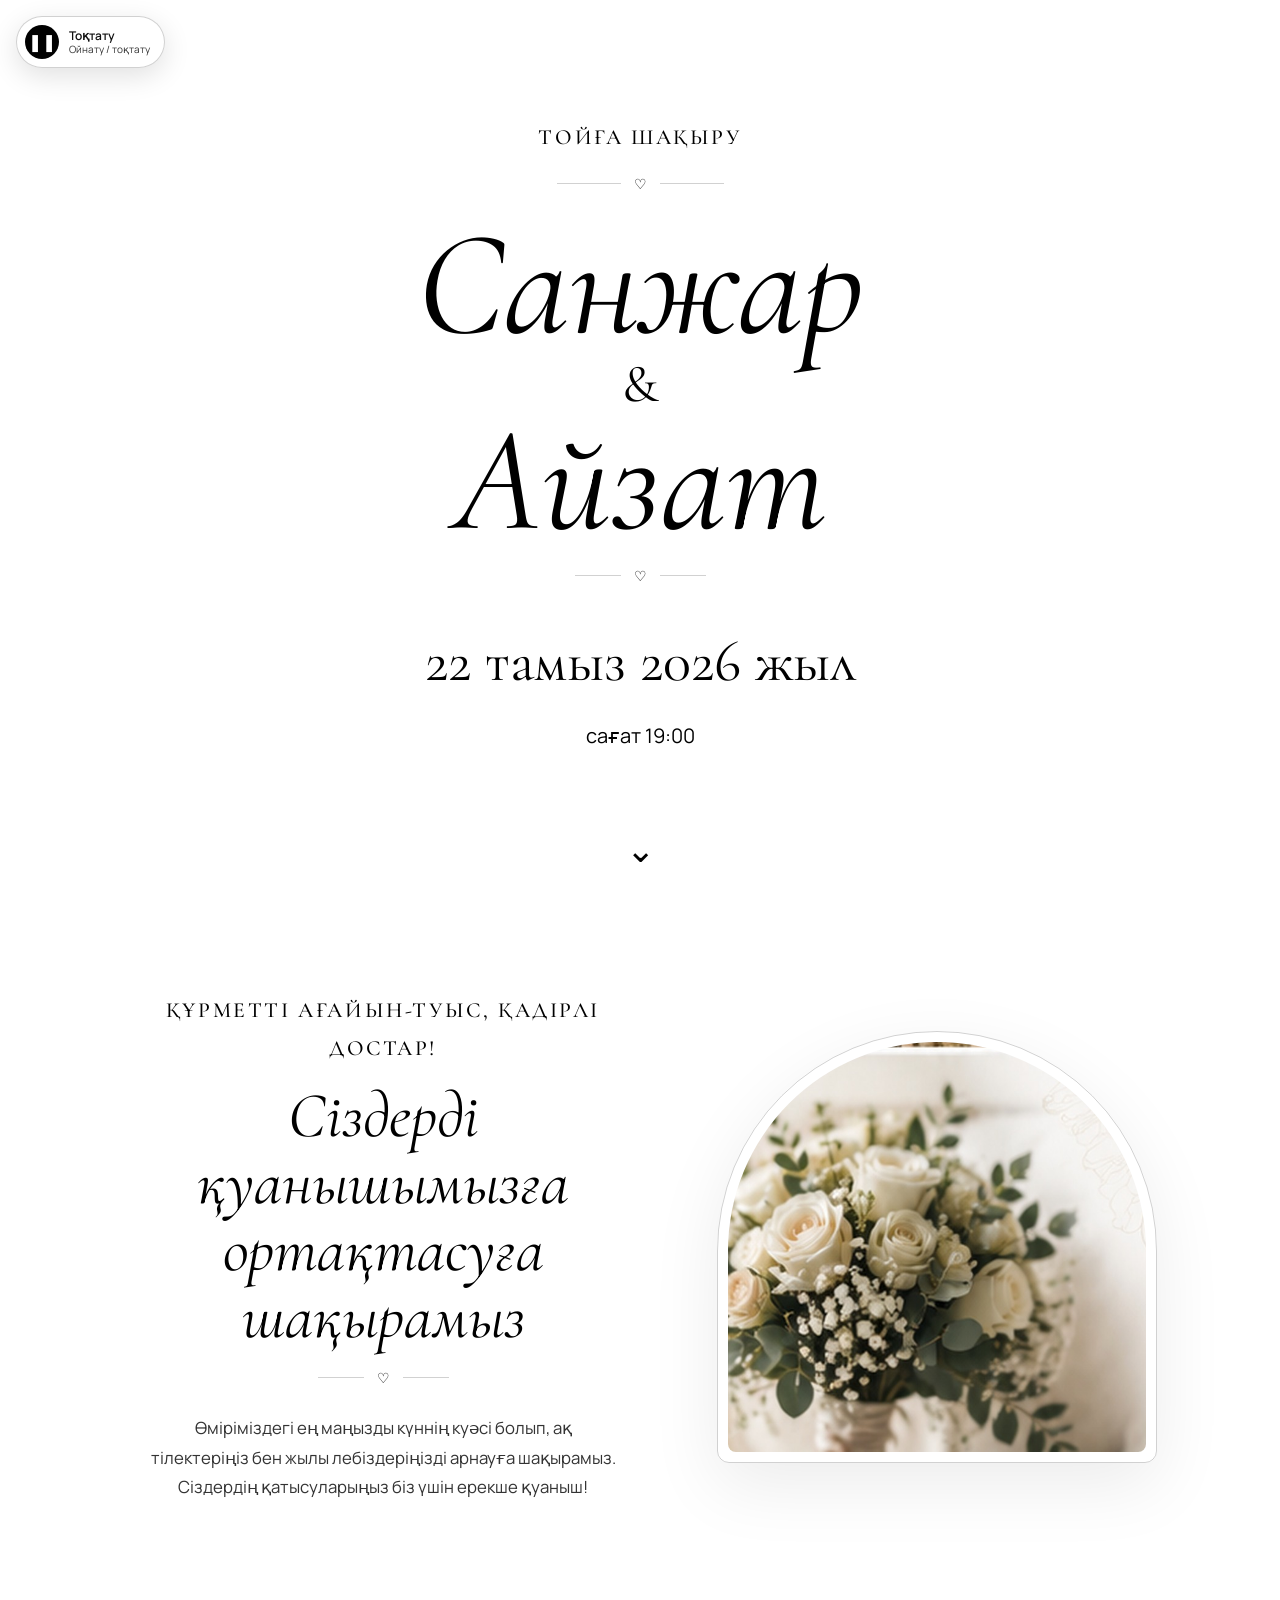
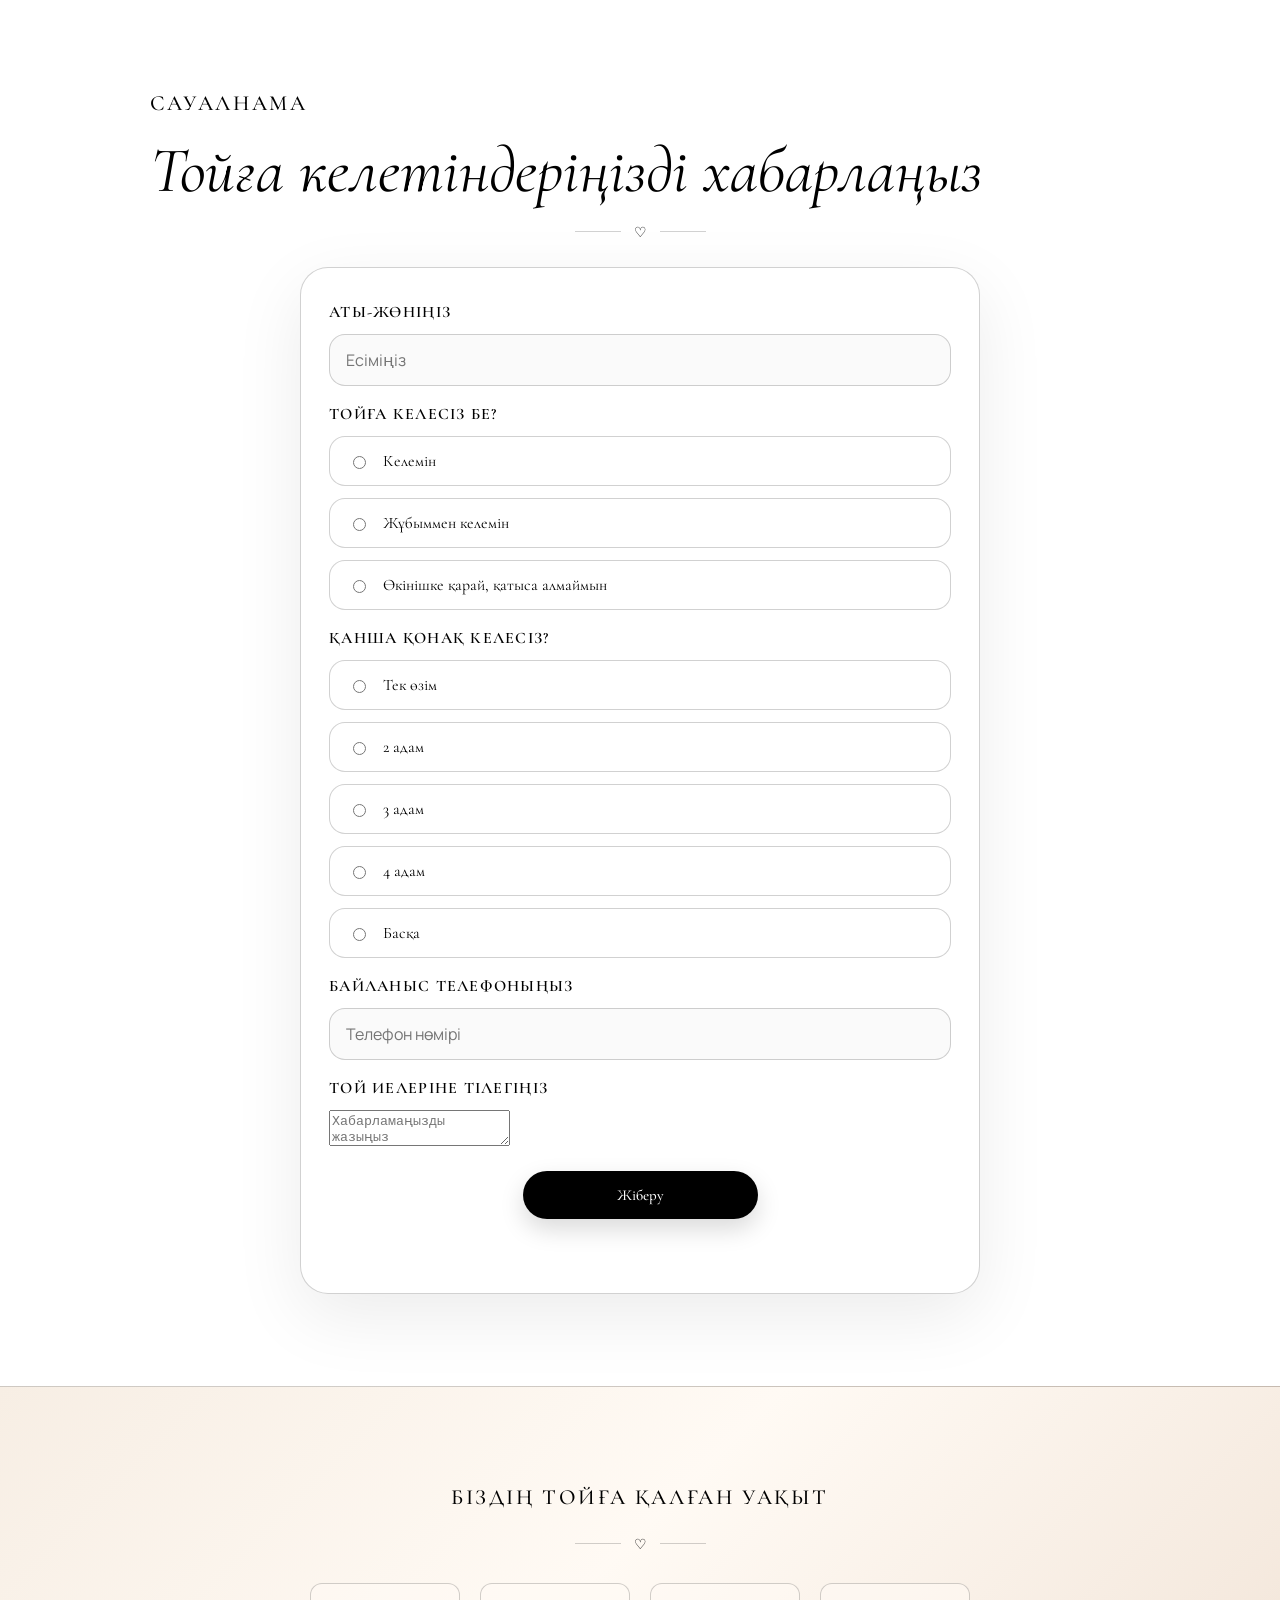
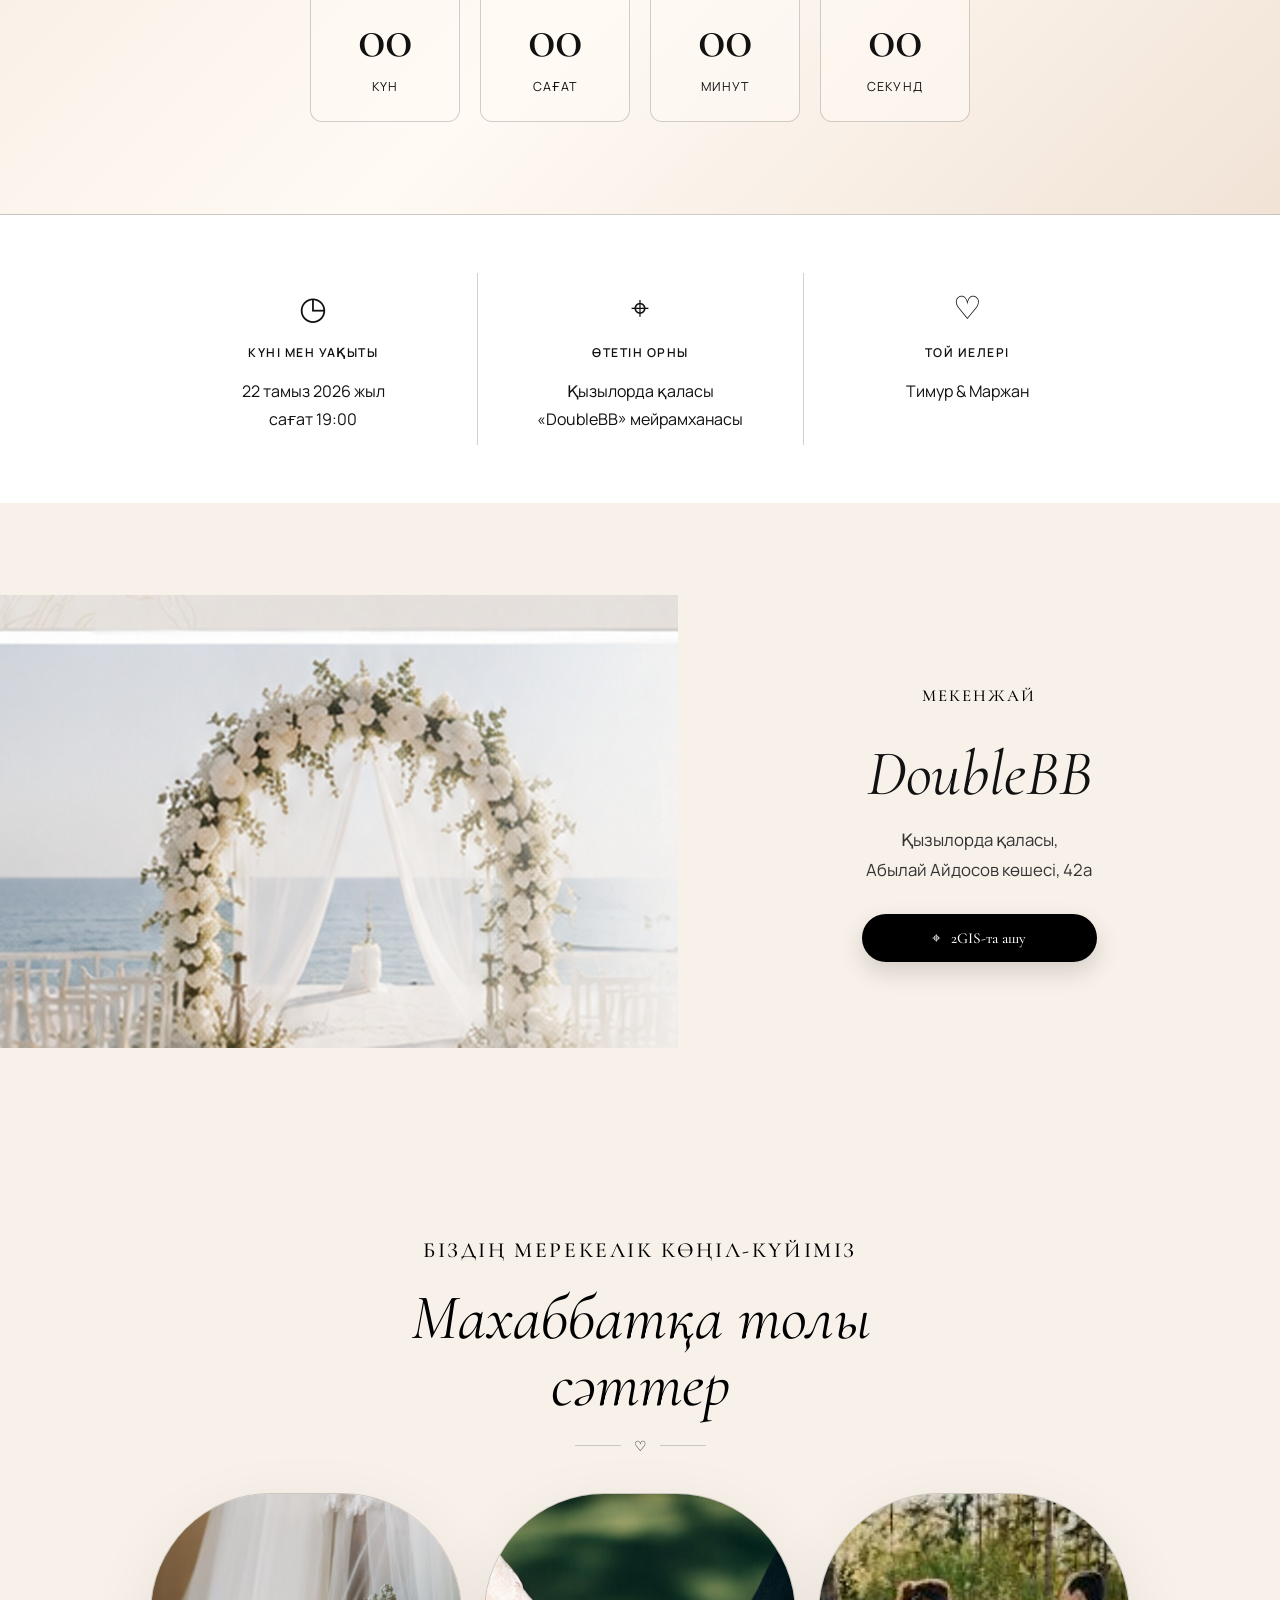
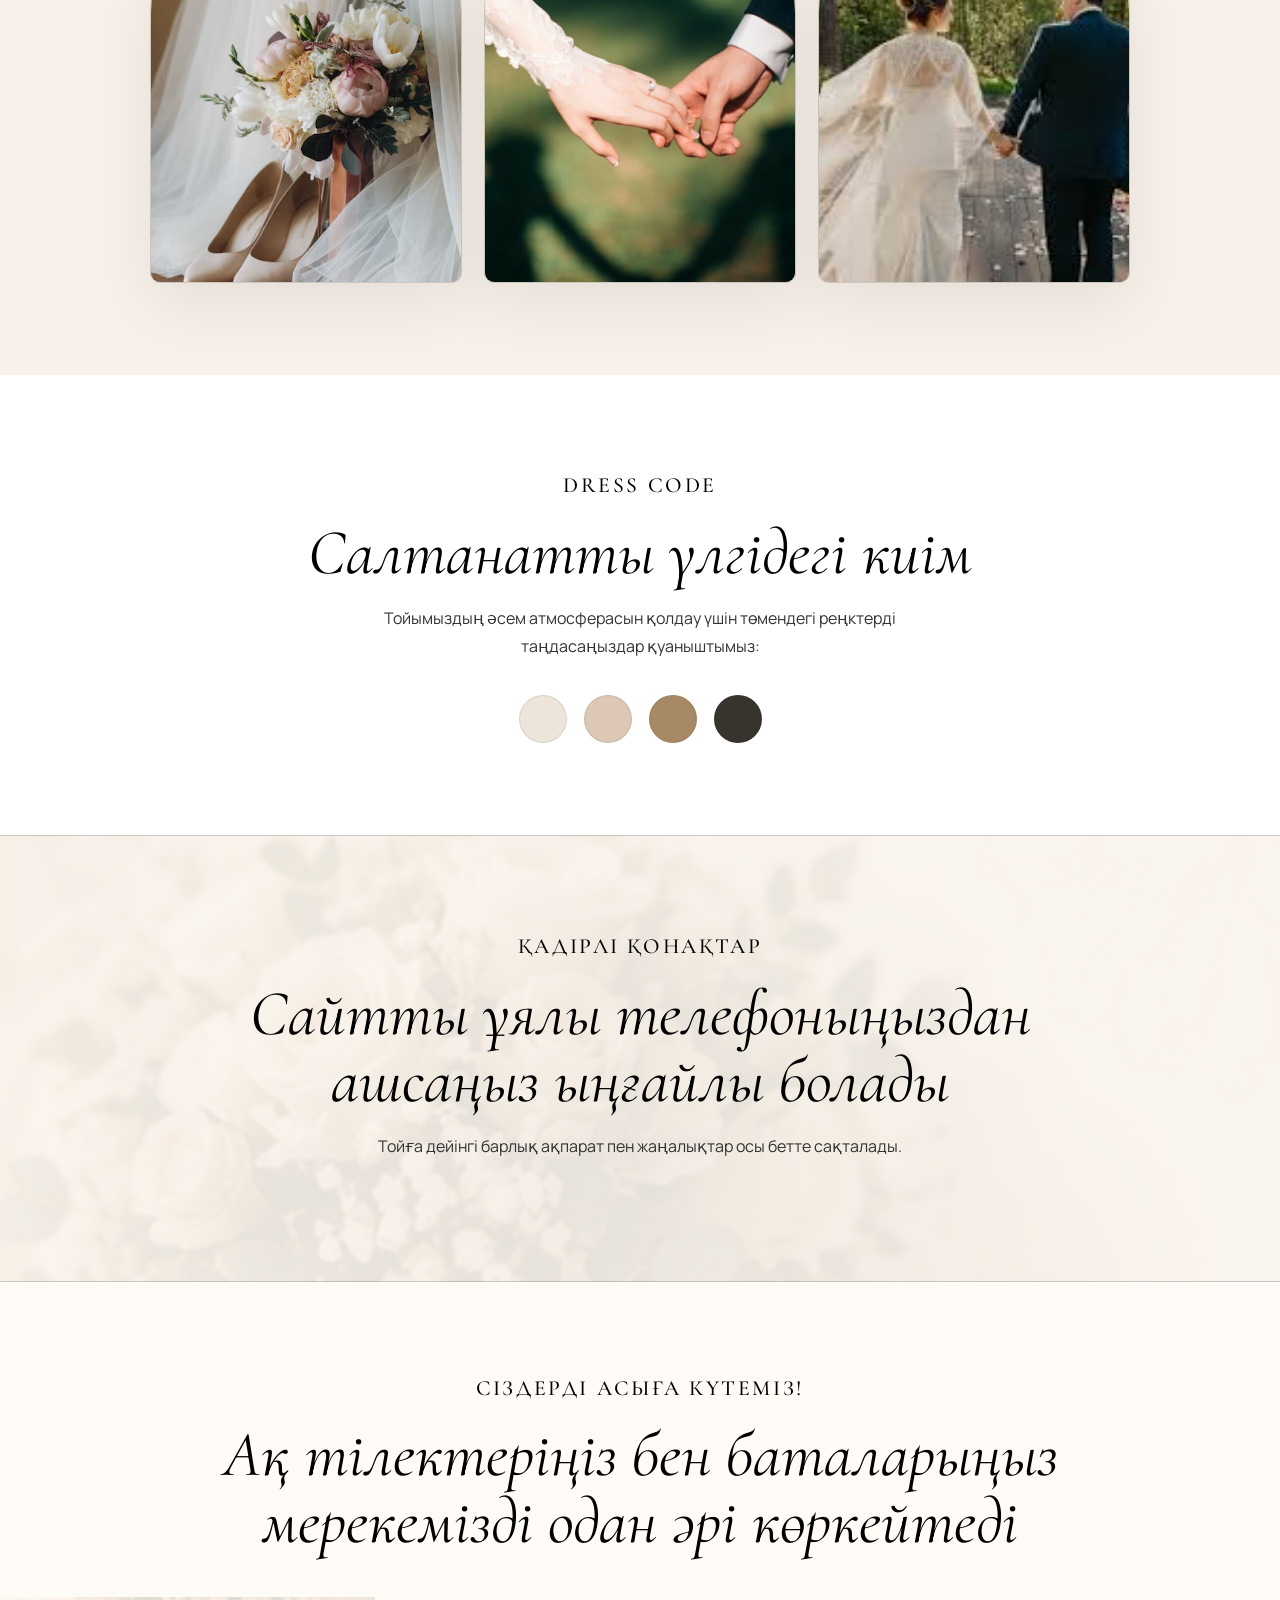
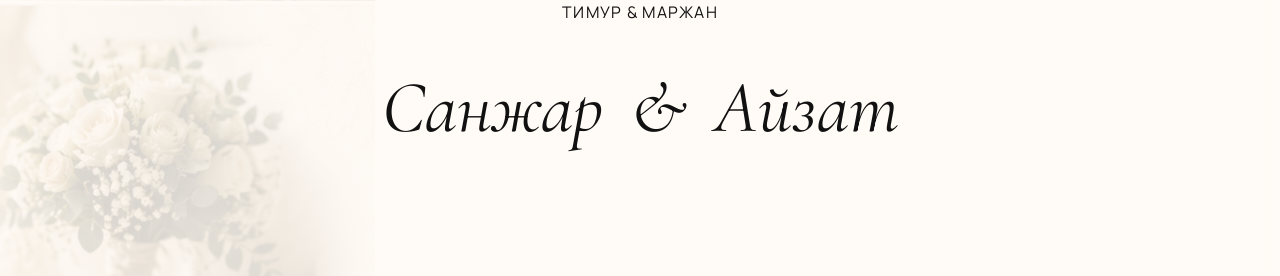
==== commit e94937d6: "update" ====
--- a/index.html
+++ b/index.html
@@ -163,8 +163,6 @@
           <figure class="gallery__item reveal"><img src="assets/gallery/photo-1.jpg" alt="Тойдың нәзік гүлдері"></figure>
           <figure class="gallery__item reveal"><img src="assets/gallery/photo-2.jpg" alt="Той аркасы"></figure>
           <figure class="gallery__item reveal"><img src="assets/gallery/photo-3.jpg" alt="Мерекелік безендіру"></figure>
-          <figure class="gallery__item reveal"><img src="https://images.unsplash.com/photo-1524504388940-b1c1722653e1?auto=format&fit=crop&w=900&q=80" alt="Жұптың той сәті"></figure>
-          <figure class="gallery__item reveal"><img src="https://images.unsplash.com/photo-1498579809087-ef1e558fd1c1?auto=format&fit=crop&w=900&q=80" alt="Ақ гүлдер мен жарық"></figure>
         </div>
       </div>
     </section>
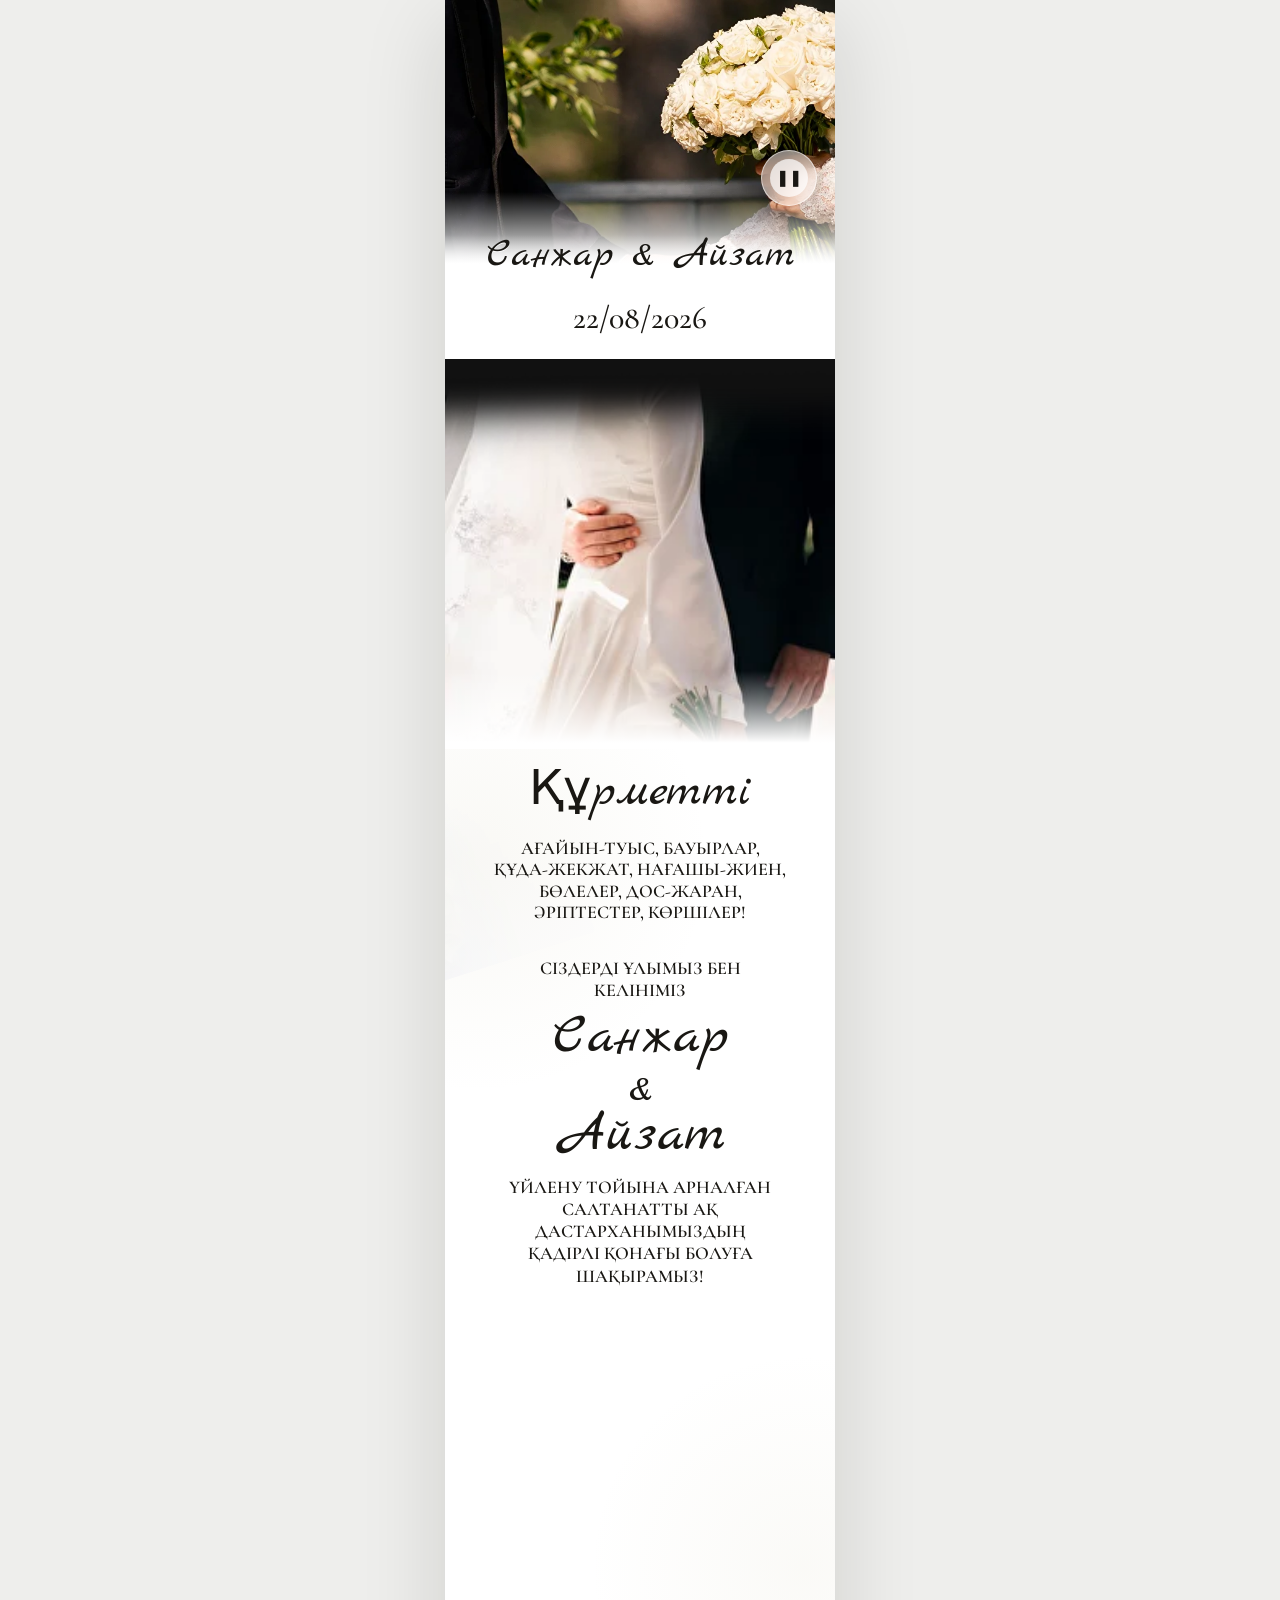
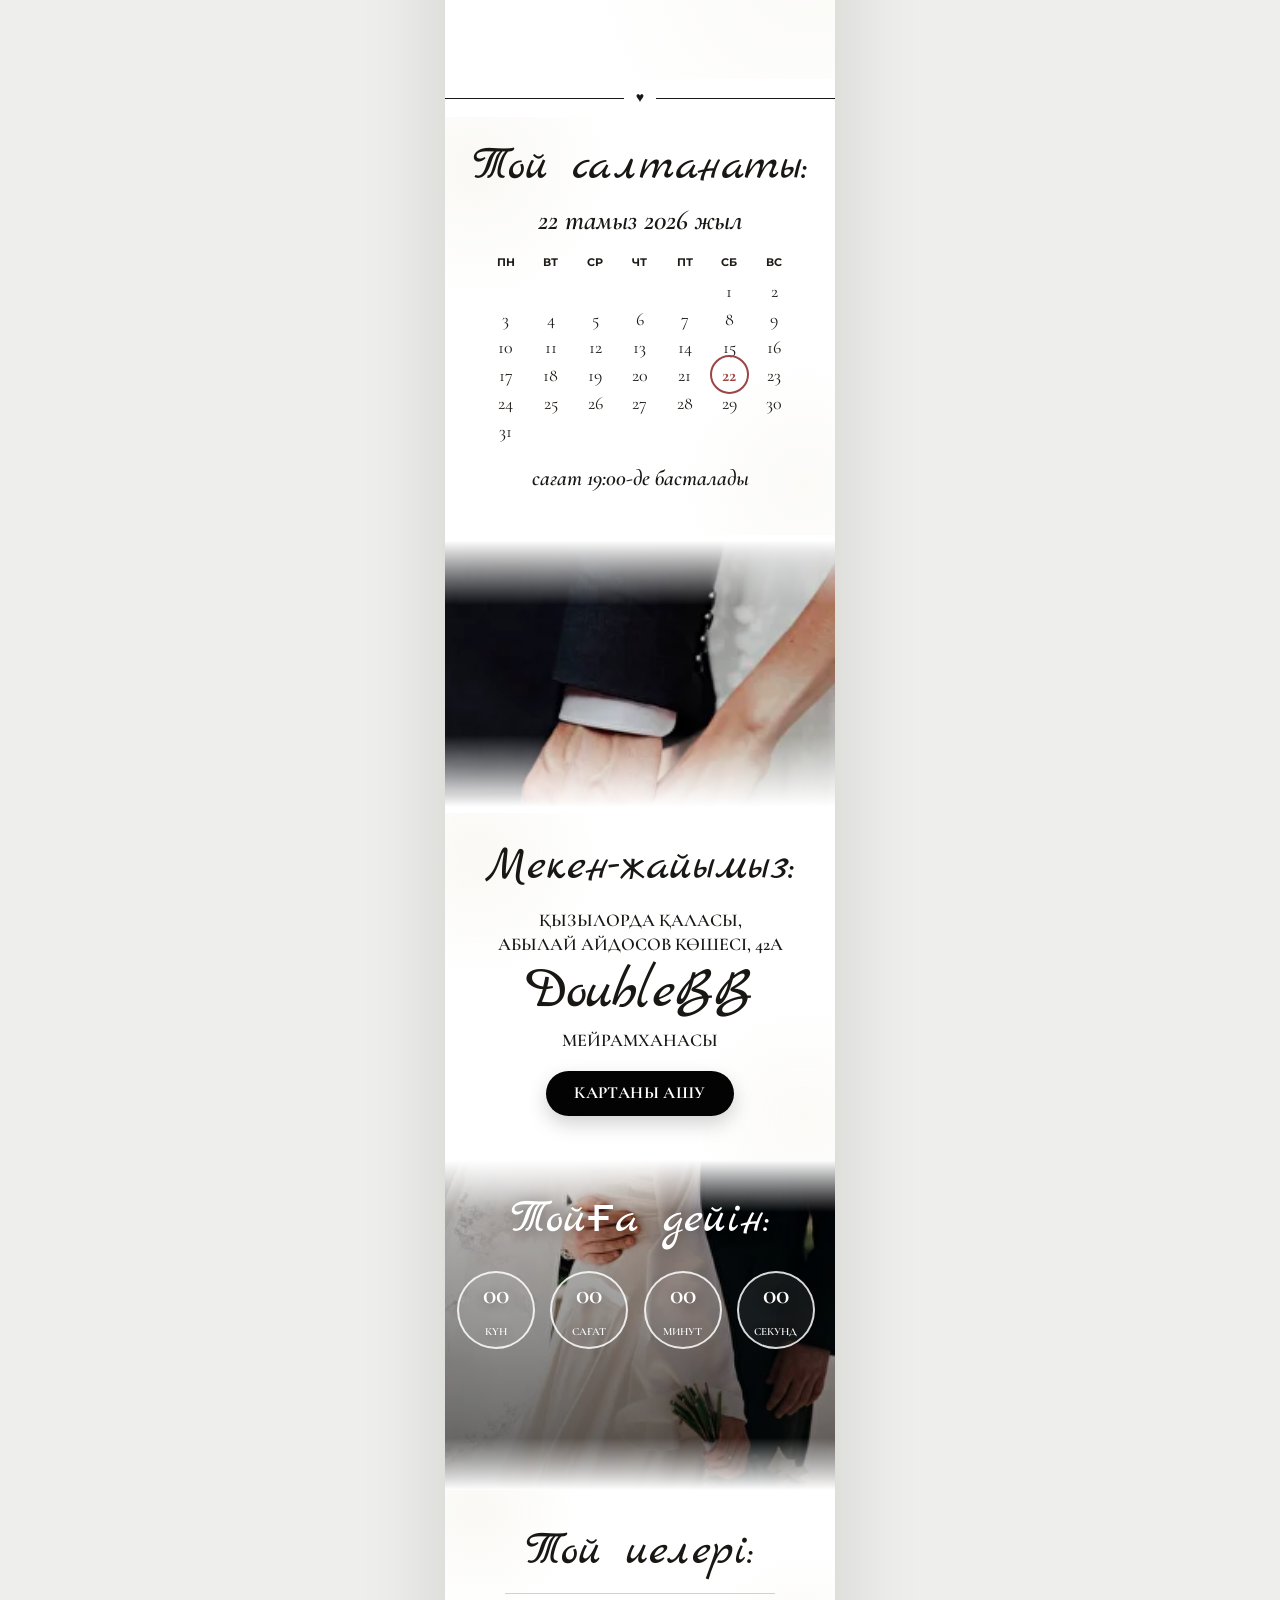
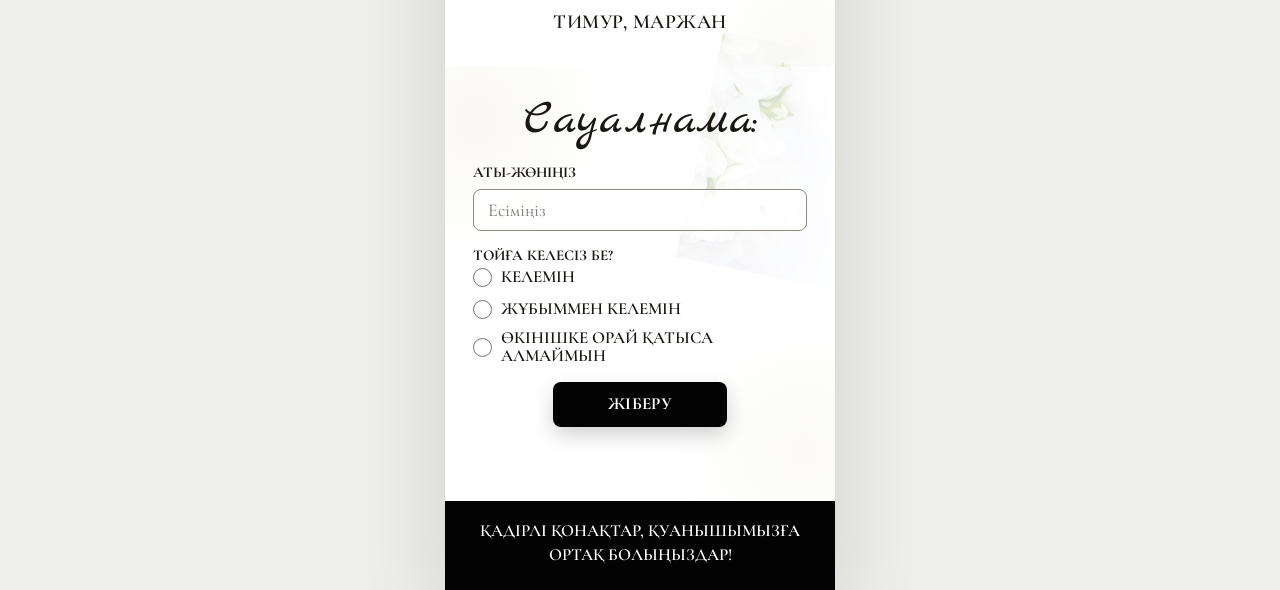
==== commit 32693b98: "fix" ====
--- a/index.html
+++ b/index.html
@@ -3,15 +3,12 @@
 <head>
   <meta charset="UTF-8">
   <meta name="viewport" content="width=device-width, initial-scale=1, viewport-fit=cover">
-  <meta name="theme-color" content="#f5ede4">
-  <title>Санжар & Айзат — Тойға шақыру</title>
-  <meta name="description" content="Санжар мен Айзаттың үйлену тойына шақыру. 22 тамыз 2026 жыл, Қызылорда қаласы, DoubleBB мейрамханасы.">
-  <meta property="og:title" content="Санжар & Айзат — Тойға шақыру">
-  <meta property="og:description" content="22 тамыз 2026 жыл · сағат 19:00 · DoubleBB, Қызылорда">
-  <meta property="og:image" content="assets/hero-bg.jpg">
+  <meta name="theme-color" content="#ffffff">
+  <title>Санжар & Айзат — Үйлену тойына шақыру</title>
+  <meta name="description" content="Санжар мен Айзаттың үйлену тойына шақыру. 22 тамыз 2026 жыл, Қызылорда қаласы, DoubleBB.">
   <link rel="preconnect" href="https://fonts.googleapis.com">
   <link rel="preconnect" href="https://fonts.gstatic.com" crossorigin>
-  <link href="https://fonts.googleapis.com/css2?family=Cormorant+Garamond:ital,wght@0,400;0,500;0,600;1,500&family=Manrope:wght@400;500;600&display=swap" rel="stylesheet">
+  <link href="https://fonts.googleapis.com/css2?family=Cormorant+Garamond:ital,wght@0,400;0,500;0,600;1,500;1,600&family=Marck+Script&family=Montserrat:wght@400;500;600;700&display=swap" rel="stylesheet">
   <link rel="stylesheet" href="styles.css">
 </head>
 <body>
@@ -19,183 +16,183 @@
     <source src="assets/music/aygyt-aq-koilek.mp3" type="audio/mpeg">
   </audio>
 
-
-  <main>
-    <section class="hero">
-      <div class="hero__shade"></div>
-      <div class="hero__content reveal">
-        <p class="eyebrow">Тойға шақыру</p>
-        <div class="ornament"><span></span><i>♡</i><span></span></div>
-        <h1><span>Санжар</span><em>&</em><span>Айзат</span></h1>
-        <div class="ornament ornament--small"><span></span><i>♡</i><span></span></div>
-        <p class="hero-date">22 тамыз 2026 жыл</p>
-        <p class="hero-time">сағат 19:00</p>
-      </div>
-      <a class="scroll-arrow" href="#invitation" aria-label="Төмен түсу">⌄</a>
-      <button class="music-control" id="musicControl" type="button" aria-pressed="false">
-        <span class="music-icon">▶</span>
-        <span class="music-label"><strong>Музыка</strong><small>Ойнату / тоқтату</small></span>
-      </button>
-    </section>
-
-    <section class="invitation section" id="invitation">
-      <div class="invitation__text reveal">
-        <p class="eyebrow">Құрметті ағайын-туыс, қадірлі достар!</p>
-        <h2>Сіздерді қуанышымызға ортақтасуға шақырамыз</h2>
-        <div class="ornament ornament--small"><span></span><i>♡</i><span></span></div>
-        <p>
-          Өміріміздегі ең маңызды күннің куәсі болып,
-          ақ тілектеріңіз бен жылы лебіздеріңізді арнауға шақырамыз.
-          Сіздердің қатысуларыңыз біз үшін ерекше қуаныш!
-        </p>
-      </div>
-      <div class="photo-card reveal">
-        <img src="assets/bouquet.jpg" alt="Қалыңдықтың гүл шоғы">
-      </div>
-    </section>
-
-    <section class="survey section" id="survey">
-      <div class="container reveal">
-        <p class="eyebrow">Сауалнама</p>
-        <h2>Тойға келетіндеріңізді хабарлаңыз</h2>
-        <div class="ornament ornament--small"><span></span><i>♡</i><span></span></div>
-        <form class="survey__form" id="surveyForm" action="https://docs.google.com/forms/d/e/1FAIpQLSdBBvj2R1w2zf6xhmqTmRFFW37lEXne-JY3kcBAWRV18L1wSg/formResponse" method="POST" target="hidden_iframe">
-          <input type="hidden" name="entry.1115765674" id="entryName">
-          <input type="hidden" name="entry.2018536969" id="entryAttendance">
-          <input type="hidden" name="entry.483633392" id="entryGuests">
-          <input type="hidden" name="entry.69118894" id="entryPhone">
-          <input type="hidden" name="entry.1380502630" id="entryNote">
-          <input type="hidden" name="fbzx" id="fbzx" value="0">
-
-          <label class="form-field">
-            <span>Аты-жөніңіз</span>
-            <input type="text" name="guestName" placeholder="Есіміңіз" required>
+  <button class="music-btn" id="musicControl" type="button" aria-label="Музыка ойнату" aria-pressed="false">
+    <span class="music-icon">▶</span>
+    <span class="music-label">Музыка</span>
+  </button>
+
+  <main class="invite-shell">
+    <section class="opening section-white">
+      <div class="photo-frame photo-frame-top">
+        <img src="assets/gallery/54.png.webp" alt="Үйлену тойы">
+      </div>
+
+      <div class="title-card reveal">
+        <h1>Санжар &amp; Айзат</h1>
+        <p>22/08/2026</p>
+      </div>
+
+      <div class="photo-frame photo-frame-tall">
+        <img src="assets/gallery/55.png.webp" alt="Күйеу жігіт пен қалыңдық">
+      </div>
+    </section>
+
+    <section class="intro section-white reveal">
+      <div class="corner-flower corner-flower-left"></div>
+      <h2>Құрметті</h2>
+      <p class="guest-list">
+        ағайын-туыс, бауырлар,<br>
+        құда-жекжат, нағашы-жиен,<br>
+        бөлелер, дос-жаран,<br>
+        әріптестер, көршілер!
+      </p>
+      <p class="intro-small">Сіздерді ұлымыз бен келініміз</p>
+      <p class="couple-script">
+        Санжар<br>
+        <span>&amp;</span><br>
+        Айзат
+      </p>
+      <p class="invite-text">
+        үйлену тойына арналған салтанатты ақ дастарханымыздың қадірлі қонағы болуға шақырамыз!
+      </p>
+    </section>
+
+    <div class="heart-divider" aria-hidden="true">
+      <span>♥</span>
+    </div>
+
+    <section class="ceremony section-white reveal">
+      <h2>Той салтанаты:</h2>
+      <p class="date-line">22 тамыз 2026 жыл</p>
+
+      <div class="calendar" aria-label="2026 жылдың тамыз айы">
+        <div class="calendar-days">
+          <span>ПН</span>
+          <span>ВТ</span>
+          <span>СР</span>
+          <span>ЧТ</span>
+          <span>ПТ</span>
+          <span>СБ</span>
+          <span>ВС</span>
+        </div>
+        <div class="calendar-grid">
+          <span></span>
+          <span></span>
+          <span></span>
+          <span></span>
+          <span></span>
+          <span>1</span>
+          <span>2</span>
+          <span>3</span>
+          <span>4</span>
+          <span>5</span>
+          <span>6</span>
+          <span>7</span>
+          <span>8</span>
+          <span>9</span>
+          <span>10</span>
+          <span>11</span>
+          <span>12</span>
+          <span>13</span>
+          <span>14</span>
+          <span>15</span>
+          <span>16</span>
+          <span>17</span>
+          <span>18</span>
+          <span>19</span>
+          <span>20</span>
+          <span>21</span>
+          <span class="selected-day">22</span>
+          <span>23</span>
+          <span>24</span>
+          <span>25</span>
+          <span>26</span>
+          <span>27</span>
+          <span>28</span>
+          <span>29</span>
+          <span>30</span>
+          <span>31</span>
+        </div>
+      </div>
+
+      <p class="time-line">сағат 19:00-де басталады</p>
+    </section>
+
+    <section class="hands-photo">
+      <img src="assets/gallery/14.png.webp" alt="Қол ұстасқан жұп">
+    </section>
+
+    <section class="venue section-white reveal">
+      <h2>Мекен-жайымыз:</h2>
+      <p class="venue-address">Қызылорда қаласы,<br>Абылай Айдосов көшесі, 42а</p>
+      <p class="venue-name">DoubleBB</p>
+      <p class="venue-label">мейрамханасы</p>
+      <a class="map-btn" href="https://2gis.kz/kyzylorda/firm/70000001077453606" target="_blank" rel="noopener">
+        Картаны ашу
+      </a>
+    </section>
+
+    <section class="countdown-section reveal">
+      <div class="countdown-content">
+        <h2>Тойға дейін:</h2>
+        <div class="timer" aria-label="Тойға дейінгі уақыт">
+          <div class="timer-unit">
+            <span id="days">00</span>
+            <small>күн</small>
+          </div>
+          <div class="timer-unit">
+            <span id="hours">00</span>
+            <small>сағат</small>
+          </div>
+          <div class="timer-unit">
+            <span id="minutes">00</span>
+            <small>минут</small>
+          </div>
+          <div class="timer-unit">
+            <span id="seconds">00</span>
+            <small>секунд</small>
+          </div>
+        </div>
+      </div>
+    </section>
+
+    <section class="hosts section-white">
+      <h2>Той иелері:</h2>
+      <p>Тимур, Маржан</p>
+    </section>
+
+    <section class="survey section-white">
+      <div class="corner-flower corner-flower-right"></div>
+      <h2>Сауалнама:</h2>
+      <form class="survey-form" id="surveyForm" novalidate>
+        <label class="form-field">
+          <span>Аты-жөніңіз</span>
+          <input type="text" name="guestName" placeholder="Есіміңіз" autocomplete="name" required>
+        </label>
+
+        <fieldset>
+          <legend>Тойға келесіз бе?</legend>
+          <label class="radio-item">
+            <input type="radio" name="attendance" value="Келемін" required>
+            <span>Келемін</span>
           </label>
-          <div class="form-field">
-            <span>Тойға келесіз бе?</span>
-            <div class="radio-group">
-              <label><input type="radio" name="attendance" value="Иә, қуана қатысамын" required> Келемін</label>
-              <label><input type="radio" name="attendance" value="Жұбыммен келемін"> Жұбыммен келемін</label>
-              <label><input type="radio" name="attendance" value="Өкінішке қарай, қатыса алмаймын"> Өкінішке қарай, қатыса алмаймын</label>
-            </div>
-          </div>
-          <div class="form-field">
-            <span>Қанша қонақ келесіз?</span>
-            <div class="radio-group">
-              <label><input type="radio" name="guestCount" value="Тек өзім"> Тек өзім</label>
-              <label><input type="radio" name="guestCount" value="2 адам"> 2 адам</label>
-              <label><input type="radio" name="guestCount" value="3 адам"> 3 адам</label>
-              <label><input type="radio" name="guestCount" value="4 адам"> 4 адам</label>
-              <label><input type="radio" name="guestCount" value="Басқа"> Басқа</label>
-            </div>
-          </div>
-          <label class="form-field">
-            <span>Байланыс телефоныңыз</span>
-            <input type="text" name="phone" placeholder="Телефон нөмірі">
+          <label class="radio-item">
+            <input type="radio" name="attendance" value="Жұбыммен келемін">
+            <span>Жұбыммен келемін</span>
           </label>
-          <label class="form-field">
-            <span>Той иелеріне тілегіңіз</span>
-            <textarea name="note" placeholder="Хабарламаңызды жазыңыз"></textarea>
+          <label class="radio-item">
+            <input type="radio" name="attendance" value="Өкінішке орай қатыса алмаймын">
+            <span>Өкінішке орай қатыса алмаймын</span>
           </label>
-          <button class="button button--filled" type="submit">Жіберу</button>
-          <p class="form-note" id="formNote" role="status" aria-live="polite"></p>
-        </form>
-        <iframe name="hidden_iframe" style="display:none;"></iframe>
-      </div>
-    </section>
-
-    <section class="countdown section">
-      <div class="container reveal">
-        <p class="eyebrow">Біздің тойға қалған уақыт</p>
-        <div class="ornament ornament--small"><span></span><i>♡</i><span></span></div>
-        <div class="timer" aria-label="Тойға дейінгі кері санау">
-          <div><strong id="days">00</strong><span>күн</span></div>
-          <div><strong id="hours">00</strong><span>сағат</span></div>
-          <div><strong id="minutes">00</strong><span>минут</span></div>
-          <div><strong id="seconds">00</strong><span>секунд</span></div>
-        </div>
-      </div>
-    </section>
-
-    <section class="details section">
-      <div class="detail-grid container">
-        <article class="detail-card reveal">
-          <span class="detail-icon">◷</span>
-          <h3>Күні мен уақыты</h3>
-          <p>22 тамыз 2026 жыл<br>сағат 19:00</p>
-        </article>
-        <article class="detail-card reveal">
-          <span class="detail-icon">⌖</span>
-          <h3>Өтетін орны</h3>
-          <p>Қызылорда қаласы<br>«DoubleBB» мейрамханасы</p>
-        </article>
-        <article class="detail-card reveal">
-          <span class="detail-icon">♡</span>
-          <h3>Той иелері</h3>
-          <p>Тимур & Маржан</p>
-        </article>
-      </div>
-    </section>
-
-    <section class="venue section">
-      <div class="venue__photo reveal">
-        <img src="assets/arch.jpg" alt="Гүлдермен безендірілген той аркасы">
-      </div>
-      <div class="venue__content reveal">
-        <p class="eyebrow">Мекенжай</p>
-        <h2>DoubleBB</h2>
-        <p>Қызылорда қаласы,<br>Абылай Айдосов көшесі, 42а</p>
-        <a class="button" href="https://2gis.kz/kyzylorda/firm/70000001063499433" target="_blank" rel="noopener noreferrer">
-          <span>⌖</span> 2GIS-та ашу
-        </a>
-      </div>
-    </section>
-
-
-    <section class="gallery section">
-      <div class="container">
-        <div class="gallery__heading reveal">
-          <p class="eyebrow">Біздің мерекелік көңіл-күйіміз</p>
-          <h2>Махаббатқа толы сәттер</h2>
-          <div class="ornament ornament--small"><span></span><i>♡</i><span></span></div>
-        </div>
-        <div class="gallery__grid">
-          <figure class="gallery__item reveal"><img src="assets/gallery/photo-1.jpg" alt="Тойдың нәзік гүлдері"></figure>
-          <figure class="gallery__item reveal"><img src="assets/gallery/photo-2.jpg" alt="Той аркасы"></figure>
-          <figure class="gallery__item reveal"><img src="assets/gallery/photo-3.jpg" alt="Мерекелік безендіру"></figure>
-        </div>
-      </div>
-    </section>
-
-    <section class="dress-code section">
-      <div class="container reveal">
-        <p class="eyebrow">Dress Code</p>
-        <h2>Салтанатты үлгідегі киім</h2>
-        <p>Тойымыздың әсем атмосферасын қолдау үшін төмендегі реңктерді таңдасаңыздар қуаныштымыз:</p>
-        <div class="palette" aria-label="Дресс-код түстері">
-          <span title="Сүт түсті"></span>
-          <span title="Беж"></span>
-          <span title="Қоңыр"></span>
-          <span title="Қара"></span>
-        </div>
-      </div>
-    </section>
-
-    <section class="rsvp section" id="rsvp">
-      <div class="container reveal">
-        <p class="eyebrow">Қадірлі қонақтар</p>
-        <h2>Сайтты ұялы телефоныңыздан ашсаңыз ыңғайлы болады</h2>
-        <p>Тойға дейінгі барлық ақпарат пен жаңалықтар осы бетте сақталады.</p>
-      </div>
-    </section>
-
-    <footer class="finale">
-      <div class="finale__content reveal">
-        <p class="eyebrow">Сіздерді асыға күтеміз!</p>
-        <h2>Ақ тілектеріңіз бен баталарыңыз<br>мерекемізді одан әрі көркейтеді</h2>
-        <p class="owners">Тимур & Маржан</p>
-        <p class="couple">Санжар <em>&</em> Айзат</p>
-      </div>
+        </fieldset>
+
+        <button type="submit" class="submit-btn">Жіберу</button>
+        <p class="form-note" id="formNote" role="status" aria-live="polite"></p>
+      </form>
+    </section>
+
+    <footer class="final-message">
+      <p>Қадірлі қонақтар, қуанышымызға ортақ болыңыздар!</p>
     </footer>
   </main>
 
--- a/styles.css
+++ b/styles.css
@@ -1,485 +1,720 @@
 :root {
-  --bg: #ffffff;
   --paper: #ffffff;
-  --text: #111111;
-  --muted: #333333;
-  --accent: #000000;
-  --line: rgba(0, 0, 0, .18);
-  --shadow: 0 22px 70px rgba(0, 0, 0, .08);
+  --ink: #191713;
+  --muted: #6f6a61;
+  --soft: #f4f4f1;
+  --line: #d5d0c8;
+  --gold: #9b8b55;
+  --rose: #9d4545;
+  --shadow: 0 24px 80px rgba(20, 18, 15, 0.14);
+  --script: "Marck Script", cursive;
   --serif: "Cormorant Garamond", Georgia, serif;
-  --sans: "Manrope", Arial, sans-serif;
-}
-
-* { box-sizing: border-box; }
-html { scroll-behavior: smooth; }
+  --sans: "Montserrat", Arial, sans-serif;
+}
+
+* {
+  box-sizing: border-box;
+}
+
+html {
+  scroll-behavior: smooth;
+}
+
 body {
   margin: 0;
-  color: var(--text);
-  background: var(--bg);
-  font-family: var(--sans);
-  font-size: 16px;
-}
-img { display: block; max-width: 100%; }
-a { color: inherit; text-decoration: none; }
-.container { width: min(980px, calc(100% - 40px)); margin: 0 auto; }
-.section { padding: clamp(54px, 8vw, 92px) 20px; }
-
-.eyebrow {
-  margin: 0 0 14px;
-  font-family: var(--serif);
-  font-size: clamp(1.05rem, 2.5vw, 1.35rem);
-  font-weight: 500;
-  color: var(--accent);
-  letter-spacing: .12em;
-  text-transform: uppercase;
-}
-h1, h2, .finale .couple {
-  margin: 0 0 18px;
-  font-family: var(--serif);
-  font-style: italic;
-  font-weight: 400;
-  color: var(--accent);
-  font-feature-settings: "liga" 1, "calt" 1;
-}
-h1 {
-  font-size: clamp(4.2rem, 11vw, 6.2rem);
-  line-height: 1.02;
-}
-h2 {
-  font-size: clamp(2.9rem, 5vw, 4rem);
-  line-height: 1.05;
-}
-p { line-height: 1.75; color: var(--muted); }
-
-.ornament {
-  display: flex;
-  justify-content: center;
-  align-items: center;
-  gap: 13px;
-  color: var(--accent);
-  margin: 17px auto 26px;
-}
-.ornament span { height: 1px; width: 64px; background: var(--line); }
-.ornament i { font-style: normal; font-size: .9rem; }
-.ornament--small span { width: 46px; }
-
-.music-control {
+  color: var(--ink);
+  background: #eeeeec;
+  font-family: var(--serif);
+  line-height: 1.45;
+}
+
+img {
+  display: block;
+  width: 100%;
+}
+
+button,
+input {
+  font: inherit;
+}
+
+.invite-shell {
+  position: relative;
+  width: min(100%, 390px);
+  margin: 0 auto;
+  overflow: hidden;
+  background: var(--paper);
+  box-shadow: var(--shadow);
+}
+
+.section-white {
+  position: relative;
+  background:
+    radial-gradient(circle at 8% 12%, rgba(198, 190, 153, 0.1), transparent 26%),
+    radial-gradient(circle at 92% 88%, rgba(198, 190, 153, 0.08), transparent 24%),
+    var(--paper);
+}
+
+.music-btn {
   position: fixed;
-  left: max(16px, env(safe-area-inset-left));
-  top: max(16px, env(safe-area-inset-top));
-  z-index: 30;
-  display: flex;
-  align-items: center;
-  gap: 10px;
-  border: 1px solid var(--line);
-  border-radius: 999px;
-  padding: 8px 14px 8px 8px;
-  background: rgba(255, 255, 255, .88);
-  color: var(--text);
-  box-shadow: 0 8px 28px rgba(0, 0, 0, .12);
-  backdrop-filter: blur(10px);
-  cursor: pointer;
-}
-
-.music-icon {
-  width: 34px;
-  height: 34px;
-  display: inline-grid;
-  place-items: center;
-  border-radius: 50%;
-  background: var(--accent);
-  color: white;
-  font-size: 17px;
-}
-
-.music-label {
-  display: grid;
-  text-align: left;
-  line-height: 1.2;
-  font-family: var(--sans);
-}
-
-.music-label small {
-  color: var(--muted);
-  font-size: 10px;
-}
-
-.music-label strong {
-  font-size: 12px;
-  font-weight: 600;
-}
-
-.music-control.is-playing .music-icon {
-  animation: pulse 1.8s infinite;
-}
-
-@keyframes pulse {
-  0%,100% { transform: scale(1); }
-  50% { transform: scale(1.08); }
-}
-.hero {
-  min-height: 100svh;
-  position: relative;
-  display: grid;
-  place-items: center;
-  text-align: center;
-  background: var(--paper);
-  overflow: hidden;
-}
-.hero__shade {
-  display: none;
-}
-.hero__content {
-  position: relative;
-  z-index: 1;
-  padding: 100px 18px 128px;
-  max-width: 850px;
-}
-.hero h1 {
-  margin: 12px 0;
-  display: grid;
-  gap: 2px;
-  font-family: var(--serif);
-  font-style: italic;
-  color: var(--accent);
-  font-feature-settings: "liga" 1, "calt" 1;
-}
-.hero h1 span {
-  font-size: clamp(4.8rem, 16vw, 9.3rem);
-  line-height: .9;
-}
-.hero h1 em {
-  font-size: clamp(2.1rem, 6vw, 3.3rem);
-  font-style: normal;
-  line-height: 1.1;
-}
-.hero-date {
-  margin: 0;
-  font-family: var(--serif);
-  color: var(--accent);
-  font-size: clamp(3.65rem, 5vw, 2.35rem);
-}
-.hero-time {
-  margin: 5px 0 0;
-  color: var(--accent);
-  font-size: clamp(1.25rem, 3vw, 1.25rem);
-}
-.scroll-arrow {
-  position: absolute;
-  bottom: max(27px, env(safe-area-inset-bottom));
-  left: 50%;
-  transform: translateX(-50%);
-  z-index: 2;
-  color: var(--accent);
-  font-size: 35px;
-  animation: bob 2s infinite;
-}
-@keyframes bob { 0%,100% { transform: translate(-50%,0); } 50% { transform: translate(-50%,8px); } }
-
-.invitation {
-  display: grid;
-  grid-template-columns: minmax(280px, 520px) minmax(270px, 440px);
-  gap: clamp(34px, 6vw, 74px);
-  justify-content: center;
-  align-items: center;
-  background: var(--paper);
-}
-.invitation__text { text-align: center; }
-.invitation__text p:last-child { max-width: 470px; margin: 0 auto; font-size: 1.05rem; }
-.photo-card {
-  border-radius: 220px 220px 12px 12px;
-  padding: 10px;
-  border: 1px solid var(--line);
-  box-shadow: var(--shadow);
-}
-.photo-card img {
-  width: 100%;
-  min-height: 410px;
-  object-fit: cover;
-  border-radius: 212px 212px 8px 8px;
-}
-
-.countdown {
-  text-align: center;
-  background: linear-gradient(135deg, #f7eee4, #fffaf4 46%, #f1e3d6);
-  border-block: 1px solid var(--line);
-}
-.timer {
-  margin: 30px auto 0;
-  display: grid;
-  grid-template-columns: repeat(4, minmax(72px, 150px));
-  justify-content: center;
-  gap: clamp(8px, 2.5vw, 20px);
-}
-.timer div {
-  padding: clamp(17px, 4vw, 26px) 6px;
-  border-radius: 12px;
-  background: rgba(255,250,244,.58);
-  border: 1px solid var(--line);
-}
-.timer strong {
-  display: block;
-  font-family: var(--serif);
-  font-size: clamp(2.4rem, 7vw, 3.6rem);
-  font-weight: 500;
-  color: var(--gold-dark);
-  line-height: 1;
-}
-.timer span {
-  display: block;
-  margin-top: 10px;
-  text-transform: uppercase;
-  font-size: clamp(.66rem, 2vw, .78rem);
-  color: var(--gold-dark);
-  letter-spacing: .09em;
-}
-
-.details { background: var(--paper); padding-top: clamp(40px, 6vw, 58px); padding-bottom: clamp(40px, 6vw, 58px); }
-.detail-grid {
-  display: grid;
-  grid-template-columns: repeat(3, 1fr);
-}
-.detail-card {
-  text-align: center;
-  padding: 12px 20px;
-}
-.detail-card + .detail-card { border-left: 1px solid var(--line); }
-.detail-icon {
-  display: block;
-  color: var(--gold);
-  font-size: 2rem;
-  margin-bottom: 15px;
-}
-.detail-card h3 {
-  text-transform: uppercase;
-  letter-spacing: .12em;
-  font-size: .76rem;
-  font-weight: 600;
-  color: var(--gold-dark);
-}
-.detail-card p { color: var(--text); margin-bottom: 0; }
-
-.venue {
-  padding-inline: 0;
-  display: grid;
-  grid-template-columns: 1.06fr .94fr;
-  background: #f8f1e9;
-}
-.venue__photo img { width: 100%; height: 100%; min-height: 430px; object-fit: cover; }
-.venue__content {
-  display: grid;
-  align-content: center;
-  text-align: center;
-  padding: clamp(44px, 7vw, 86px) 26px;
-}
-.venue__content h2 { color: var(--gold-dark); }
-.venue__content p { margin: 0 auto 30px; font-size: 1.05rem; }
-
-.button {
+  z-index: 20;
+  top: clamp(132px, 38vw, 150px);
+  right: max(16px, calc((100vw - 390px) / 2 + 18px));
   display: inline-flex;
   align-items: center;
   justify-content: center;
-  gap: 11px;
-  align-self: center;
-  justify-self: center;
-  min-width: 235px;
-  padding: 15px 28px;
-  background: var(--accent);
-  color: white;
+  width: 56px;
+  height: 56px;
+  border: 1px solid rgba(255, 255, 255, 0.55);
+  border-radius: 50%;
+  color: #2d2924;
+  background: rgba(255, 255, 255, 0.48);
+  box-shadow: 0 8px 22px rgba(0, 0, 0, 0.2);
+  backdrop-filter: blur(8px);
+  cursor: pointer;
+}
+
+.music-icon {
+  display: grid;
+  place-items: center;
+  width: 38px;
+  height: 38px;
+  border-radius: 50%;
+  background: rgba(255, 255, 255, 0.72);
+  color: #191713;
+  font-family: var(--sans);
+  font-size: 16px;
+  line-height: 1;
+}
+
+.music-label {
+  position: absolute;
+  width: 1px;
+  height: 1px;
+  overflow: hidden;
+  clip: rect(0 0 0 0);
+}
+
+.music-btn.is-playing .music-icon {
+  animation: pulse 1.2s ease-in-out infinite;
+}
+
+@keyframes pulse {
+  0%,
+  100% {
+    transform: scale(1);
+  }
+
+  50% {
+    transform: scale(1.08);
+  }
+}
+
+.photo-frame {
+  position: relative;
+  overflow: hidden;
+  background: #111;
+}
+
+.photo-frame::after,
+.hands-photo::after {
+  content: "";
+  position: absolute;
+  right: 0;
+  bottom: 0;
+  left: 0;
+  height: 78px;
+  background: linear-gradient(to bottom, rgba(255, 255, 255, 0), var(--paper) 92%);
+  pointer-events: none;
+}
+
+.photo-frame-top img {
+  height: 270px;
+  object-fit: cover;
+  object-position: center 34%;
+}
+
+.title-card {
+  position: relative;
+  z-index: 2;
+  margin: -35px 0 -8px;
+  padding: 0 22px 18px;
+  text-align: center;
+  background: linear-gradient(to bottom, rgba(255, 255, 255, 0), var(--paper) 32%, var(--paper));
+}
+
+.title-card h1 {
+  margin: 0;
+  font-family: var(--script);
+  font-size: min(40px, 10.6vw);
+  font-weight: 400;
+  line-height: 1;
+  white-space: nowrap;
+  text-shadow: 0 1px 0 rgba(255, 255, 255, 0.86);
+}
+
+.title-card p {
+  margin: 20px 0 0;
+  font-family: var(--serif);
+  font-size: 32px;
+  font-weight: 500;
+  letter-spacing: 0;
+}
+
+.photo-frame-tall img {
+  height: 398px;
+  object-fit: cover;
+  object-position: center top;
+}
+
+.intro {
+  min-height: 930px;
+  padding: 18px 26px 88px;
+  text-align: center;
+}
+
+.intro h2,
+.ceremony h2,
+.venue h2,
+.countdown-section h2,
+.hosts h2,
+.survey h2 {
+  margin: 0;
+  font-family: var(--script);
+  font-size: 48px;
+  font-weight: 400;
+  line-height: 1.1;
+}
+
+.guest-list {
+  margin: 18px auto 34px;
+  font-family: var(--serif);
+  font-size: 18px;
+  font-weight: 600;
+  line-height: 1.18;
+  text-transform: uppercase;
+}
+
+.intro-small,
+.invite-text {
+  margin: 0 auto;
+  max-width: 286px;
+  font-family: var(--serif);
+  font-size: 18px;
+  font-weight: 600;
+  line-height: 1.24;
+  text-transform: uppercase;
+}
+
+.couple-script {
+  margin: 12px 0 14px;
+  font-family: var(--script);
+  font-size: 56px;
+  font-weight: 400;
+  line-height: 0.88;
+}
+
+.couple-script span {
+  font-size: 42px;
+}
+
+.corner-flower {
+  position: absolute;
+  width: 230px;
+  height: 230px;
+  opacity: 0.18;
+  background: url("assets/hero-bg.jpg") center/cover no-repeat;
+  pointer-events: none;
+  mix-blend-mode: multiply;
+}
+
+.corner-flower-left {
+  left: -110px;
+  top: -6px;
+  transform: rotate(-18deg);
+}
+
+.corner-flower-right {
+  right: -92px;
+  top: -14px;
+  transform: rotate(12deg);
+}
+
+.heart-divider {
+  position: relative;
+  display: flex;
+  align-items: center;
+  justify-content: center;
+  height: 38px;
+  background: var(--paper);
+}
+
+.heart-divider::before,
+.heart-divider::after {
+  content: "";
+  flex: 1;
+  height: 1px;
+  background: var(--ink);
+}
+
+.heart-divider span {
+  display: grid;
+  place-items: center;
+  width: 32px;
+  height: 24px;
+  color: var(--ink);
+  font-size: 14px;
+}
+
+.ceremony {
+  padding: 24px 22px 40px;
+  text-align: center;
+}
+
+.date-line {
+  margin: 6px 0 14px;
+  font-family: var(--serif);
+  font-size: 28px;
+  font-style: italic;
+  font-weight: 600;
+}
+
+.calendar {
+  max-width: 305px;
+  margin: 0 auto;
+  font-family: var(--serif);
+  color: #1f1c18;
+}
+
+.calendar-days,
+.calendar-grid {
+  display: grid;
+  grid-template-columns: repeat(7, 1fr);
+  gap: 4px 8px;
+  align-items: center;
+}
+
+.calendar-days {
+  margin-bottom: 8px;
+  font-family: var(--sans);
+  font-size: 11px;
+  font-weight: 700;
+  letter-spacing: 0;
+}
+
+.calendar-grid span {
+  display: grid;
+  place-items: center;
+  min-height: 24px;
+  font-size: 18px;
+  line-height: 1;
+}
+
+.calendar-grid .selected-day {
+  position: relative;
+  color: var(--rose);
+  font-weight: 700;
+}
+
+.calendar-grid .selected-day::before {
+  content: "";
+  position: absolute;
+  width: 35px;
+  height: 35px;
+  border: 2px solid var(--rose);
+  border-radius: 50%;
+}
+
+.time-line {
+  margin: 20px 0 0;
+  font-family: var(--serif);
+  font-size: 22px;
+  font-style: italic;
+  font-weight: 600;
+}
+
+.hands-photo {
+  position: relative;
+  overflow: hidden;
+  background: #101010;
+}
+
+.hands-photo::before {
+  content: "";
+  position: absolute;
+  top: 0;
+  right: 0;
+  left: 0;
+  z-index: 1;
+  height: 70px;
+  background: linear-gradient(to top, rgba(255, 255, 255, 0), var(--paper) 92%);
+  pointer-events: none;
+}
+
+.hands-photo img {
+  height: 278px;
+  object-fit: cover;
+  object-position: center;
+}
+
+.venue {
+  padding: 28px 24px 44px;
+  text-align: center;
+}
+
+.venue-address {
+  margin: 16px auto 8px;
+  font-family: var(--serif);
+  font-size: 18px;
+  font-weight: 600;
+  line-height: 1.3;
+  text-transform: uppercase;
+}
+
+.venue-name {
+  margin: 0;
+  font-family: var(--script);
+  font-size: 58px;
+  line-height: 0.98;
+}
+
+.venue-label {
+  margin: 6px 0 18px;
+  font-family: var(--serif);
+  font-size: 18px;
+  font-weight: 600;
+  text-transform: uppercase;
+}
+
+.map-btn,
+.submit-btn {
+  display: inline-flex;
+  align-items: center;
+  justify-content: center;
+  min-height: 45px;
   border: 0;
   border-radius: 999px;
-  font-family: var(--serif);
-  font-weight: 500;
-  font-size: .95rem;
-  transition: transform .2s, background .2s, box-shadow .2s;
-  box-shadow: 0 10px 24px rgba(0,0,0,.15);
+  color: #fff;
+  background: #030303;
+  font-family: var(--serif);
+  font-size: 17px;
+  font-weight: 700;
+  letter-spacing: 0.4px;
+  text-transform: uppercase;
+  text-decoration: none;
+  box-shadow: 0 8px 20px rgba(0, 0, 0, 0.18);
   cursor: pointer;
-}
-.button:hover { transform: translateY(-2px); background: rgba(0,0,0,.9); box-shadow: 0 14px 30px rgba(0,0,0,.18); }
-
-.dress-code {
-  text-align: center;
-  background: var(--paper);
-}
-.dress-code p:not(.eyebrow) { max-width: 570px; margin: 0 auto; }
-.palette {
-  margin: 35px auto 0;
+  transition: transform 0.2s ease, box-shadow 0.2s ease;
+}
+
+.map-btn {
+  padding: 0 28px;
+}
+
+.map-btn:hover,
+.submit-btn:hover {
+  transform: translateY(-2px);
+  box-shadow: 0 12px 24px rgba(0, 0, 0, 0.22);
+}
+
+.countdown-section {
+  position: relative;
+  min-height: 330px;
+  color: #fff;
+  background:
+    linear-gradient(to bottom, rgba(0, 0, 0, 0.22), rgba(0, 0, 0, 0.64)),
+    url("assets/gallery/55.png.webp") center 44% / cover no-repeat;
+  display: grid;
+  align-items: start;
+  padding-top: 34px;
+  text-align: center;
+}
+
+.countdown-section::before,
+.countdown-section::after {
+  content: "";
+  position: absolute;
+  right: 0;
+  left: 0;
+  height: 52px;
+  pointer-events: none;
+}
+
+.countdown-section::before {
+  top: 0;
+  background: linear-gradient(to bottom, var(--paper), rgba(255, 255, 255, 0));
+}
+
+.countdown-section::after {
+  bottom: 0;
+  background: linear-gradient(to top, var(--paper), rgba(255, 255, 255, 0));
+}
+
+.countdown-content {
+  position: relative;
+  z-index: 1;
+}
+
+.countdown-section h2 {
+  color: #fff;
+  text-shadow: 0 2px 16px rgba(0, 0, 0, 0.4);
+}
+
+.timer {
+  display: grid;
+  grid-template-columns: repeat(4, 1fr);
+  gap: 7px;
+  width: min(100% - 24px, 366px);
+  margin: 24px auto 0;
+}
+
+.timer-unit {
+  display: grid;
+  place-items: center;
+  width: 78px;
+  height: 78px;
+  border: 2px solid rgba(255, 255, 255, 0.84);
+  border-radius: 50%;
+  color: #fff;
+  background: rgba(255, 255, 255, 0.08);
+  text-shadow: 0 2px 12px rgba(0, 0, 0, 0.32);
+}
+
+.timer-unit span {
+  font-family: var(--serif);
+  font-size: 28px;
+  font-weight: 600;
+  line-height: 0.9;
+}
+
+.timer-unit small {
+  font-family: var(--serif);
+  font-size: 11px;
+  font-weight: 600;
+  line-height: 1;
+  text-transform: uppercase;
+}
+
+.hosts {
+  padding: 36px 24px 30px;
+  text-align: center;
+}
+
+.hosts p {
+  margin: 14px auto 0;
+  padding-top: 14px;
+  width: 270px;
+  border-top: 1px solid var(--line);
+  font-family: var(--serif);
+  font-size: 20px;
+  font-weight: 600;
+  letter-spacing: 0.5px;
+  text-transform: uppercase;
+}
+
+.survey {
+  padding: 28px 28px 36px;
+}
+
+.survey h2 {
+  margin-bottom: 16px;
+  text-align: center;
+}
+
+.survey-form {
+  position: relative;
+  z-index: 1;
+  display: grid;
+  gap: 16px;
+}
+
+.form-field,
+.survey fieldset {
+  display: grid;
+  gap: 8px;
+  margin: 0;
+  padding: 0;
+  border: 0;
+}
+
+.form-field span,
+.survey legend {
+  padding: 0;
+  font-family: var(--serif);
+  font-size: 15px;
+  font-weight: 700;
+  line-height: 1.18;
+  text-transform: uppercase;
+}
+
+.form-field input {
+  width: 100%;
+  height: 42px;
+  padding: 0 14px;
+  border: 1px solid #8f8a81;
+  border-radius: 8px;
+  color: var(--ink);
+  background: rgba(255, 255, 255, 0.84);
+  font-family: var(--serif);
+  font-size: 18px;
+}
+
+.form-field input:focus {
+  outline: 2px solid rgba(25, 23, 19, 0.16);
+  outline-offset: 2px;
+}
+
+.radio-item {
   display: flex;
-  justify-content: center;
-  gap: 17px;
-}
-.palette span {
-  width: 48px;
-  height: 48px;
-  border-radius: 50%;
-  border: 1px solid rgba(64,52,43,.1);
-}
-.palette span:nth-child(1) { background: #ede5da; }
-.palette span:nth-child(2) { background: #dcc8b5; }
-.palette span:nth-child(3) { background: #a78a65; }
-.palette span:nth-child(4) { background: #37332d; }
-
-.rsvp {
-  text-align: center;
-  background: linear-gradient(rgba(250,244,237,.92), rgba(250,244,237,.92)), url("assets/bouquet.jpg") center / cover;
-  border-block: 1px solid var(--line);
-}
-.rsvp p:not(.eyebrow) { margin: 0 auto 29px; }
-.rsvp-note {
-  height: 22px;
-  margin: 18px auto 0 !important;
-  color: var(--gold-dark);
-  font-size: .9rem;
-}
-
-.survey__form {
-  max-width: 680px;
-  margin: 0 auto;
-  padding: 34px 28px;
-  display: grid;
-  gap: 18px;
-  border-radius: 28px;
-  background: white;
-  border: 1px solid var(--line);
-  box-shadow: var(--shadow);
-}
-
-.form-field span {
-  display: block;
-  margin-bottom: 12px;
-  color: var(--accent);
-  font-weight: 600;
-  font-family: var(--serif);
-  text-transform: uppercase;
-  letter-spacing: .08em;
-}
-
-.form-field input[type="text"] {
-  width: 100%;
-  min-height: 52px;
-  border-radius: 16px;
-  border: 1px solid var(--line);
-  padding: 14px 16px;
-  font: inherit;
-  color: var(--text);
-  background: #fafafa;
-}
-
-.radio-group {
-  display: grid;
-  gap: 12px;
-}
-
-.radio-group label {
-  display: inline-flex;
   align-items: center;
-  gap: 14px;
-  padding: 14px 18px;
-  border-radius: 16px;
-  border: 1px solid var(--line);
-  background: #fff;
+  gap: 9px;
+  min-height: 24px;
+  font-family: var(--serif);
+  font-size: 17px;
+  font-weight: 600;
+  line-height: 1.08;
+  text-transform: uppercase;
   cursor: pointer;
-  font-family: var(--serif);
-  color: var(--accent);
-}
-
-.radio-group input {
-  accent-color: var(--accent);
+}
+
+.radio-item input {
+  flex: 0 0 auto;
+  width: 19px;
+  height: 19px;
+  margin: 0;
+  accent-color: #050505;
+}
+
+.submit-btn {
+  justify-self: center;
+  min-width: 174px;
+  padding: 0 34px;
+  border-radius: 8px;
 }
 
 .form-note {
+  min-height: 22px;
   margin: 0;
-  min-height: 22px;
-  color: var(--gold-dark);
-  font-size: .95rem;
-}
-
-.button--filled { margin-top: 2px; }
-
-.finale {
-  position: relative;
-  min-height: min(66svh, 680px);
-  display: grid;
-  place-items: center;
-  text-align: center;
-  padding: 74px 20px 90px;
-  background:
-    linear-gradient(to right, rgba(255,250,244,.84), rgba(255,250,244,.90)),
-    url("assets/bouquet.jpg") bottom left / auto 47% no-repeat,
-    var(--paper);
-}
-.finale__content { position: relative; z-index: 1; }
-.finale .owners {
-  margin: 42px 0 18px;
-  font-size: 1rem;
-  letter-spacing: .08em;
-  text-transform: uppercase;
-  color: var(--gold-dark);
-}
-.finale .couple {
-  font-family: var(--serif);
-  color: var(--gold-dark);
-  font-size: clamp(3rem, 8vw, 4.6rem);
-  font-style: italic;
+  color: var(--muted);
+  font-family: var(--serif);
+  font-size: 16px;
+  font-weight: 600;
+  text-align: center;
+}
+
+.final-message {
+  padding: 18px 24px 22px;
+  color: #fff;
+  background: #030303;
+  text-align: center;
+}
+
+.final-message p {
   margin: 0;
-}
-.finale .couple em { margin-inline: 11px; }
+  font-family: var(--serif);
+  font-size: 17px;
+  font-weight: 600;
+  text-transform: uppercase;
+}
 
 .reveal {
   opacity: 0;
-  transform: translateY(20px);
-  transition: opacity .8s ease, transform .8s ease;
-}
-.reveal.is-visible { opacity: 1; transform: none; }
-
-@media (max-width: 760px) {
-  .section { padding-inline: 20px; }
-  .hero { background-position: center top; }
-  .hero__content { padding-top: 106px; }
-  .invitation, .venue { grid-template-columns: 1fr; }
-  .photo-card { max-width: 400px; margin: 0 auto; order: 2; }
-  .photo-card img { min-height: 330px; }
-  .detail-grid { grid-template-columns: 1fr; }
-  .detail-card { padding: 25px 14px; }
-  .detail-card + .detail-card { border-left: 0; border-top: 1px solid var(--line); }
-  .venue__photo img { min-height: 285px; }
-  .venue__content { padding-top: 48px; }
-  .palette span { width: 42px; height: 42px; }
-  .gallery__grid { grid-template-columns: repeat(3, 1fr); gap: 8px; }
-  .gallery__item { border-radius: 56px 56px 7px 7px; }
-}
-@media (max-width: 430px) {
-  .container { width: min(100%, calc(100% - 28px)); }
-  .timer { gap: 6px; }
-  .timer div { padding-inline: 2px; }
-  .hero h1 span { font-size: 4.5rem; }
-}
-
-
-.gallery {
-  background: #f8f1e9;
-  text-align: center;
-}
-.gallery__heading {
-  max-width: 650px;
-  margin: 0 auto 38px;
-}
-.gallery__grid {
-  display: grid;
-  grid-template-columns: repeat(3, 1fr);
-  gap: clamp(12px, 2.5vw, 22px);
-}
-.gallery__item {
-  margin: 0;
-  border-radius: 120px 120px 10px 10px;
-  overflow: hidden;
-  box-shadow: var(--shadow);
-  border: 1px solid var(--line);
-}
-.gallery__item img {
-  width: 100%;
-  aspect-ratio: 4 / 5;
-  object-fit: cover;
-  transition: transform .6s ease;
-}
-.gallery__item:hover img { transform: scale(1.045); }
+  transform: translateY(24px);
+  transition: opacity 0.75s ease, transform 0.75s ease;
+}
+
+.reveal.is-visible {
+  opacity: 1;
+  transform: translateY(0);
+}
+
+@media (max-width: 390px) {
+  body {
+    background: var(--paper);
+  }
+
+  .invite-shell {
+    width: 100%;
+    box-shadow: none;
+  }
+
+  .timer-unit {
+    width: calc((100vw - 45px) / 4);
+    height: calc((100vw - 45px) / 4);
+    max-width: 78px;
+    max-height: 78px;
+  }
+}
+
+@media (max-width: 340px) {
+  .photo-frame-top img {
+    height: 244px;
+  }
+
+  .photo-frame-tall img {
+    height: 370px;
+  }
+
+  .intro {
+    min-height: 900px;
+    padding-right: 20px;
+    padding-left: 20px;
+  }
+
+  .title-card h1 {
+    font-size: 36px;
+  }
+
+  .title-card p {
+    font-size: 29px;
+  }
+
+  .intro h2,
+  .ceremony h2,
+  .venue h2,
+  .countdown-section h2,
+  .hosts h2,
+  .survey h2 {
+    font-size: 43px;
+  }
+
+  .couple-script {
+    font-size: 50px;
+  }
+
+  .guest-list,
+  .intro-small,
+  .invite-text,
+  .venue-address,
+  .venue-label {
+    font-size: 16px;
+  }
+
+  .calendar-grid span {
+    font-size: 16px;
+  }
+
+  .survey {
+    padding-right: 20px;
+    padding-left: 20px;
+  }
+}
+
+@media (prefers-reduced-motion: reduce) {
+  html {
+    scroll-behavior: auto;
+  }
+
+  *,
+  *::before,
+  *::after {
+    animation-duration: 0.01ms !important;
+    animation-iteration-count: 1 !important;
+    transition-duration: 0.01ms !important;
+  }
+
+  .reveal {
+    opacity: 1;
+    transform: none;
+  }
+}
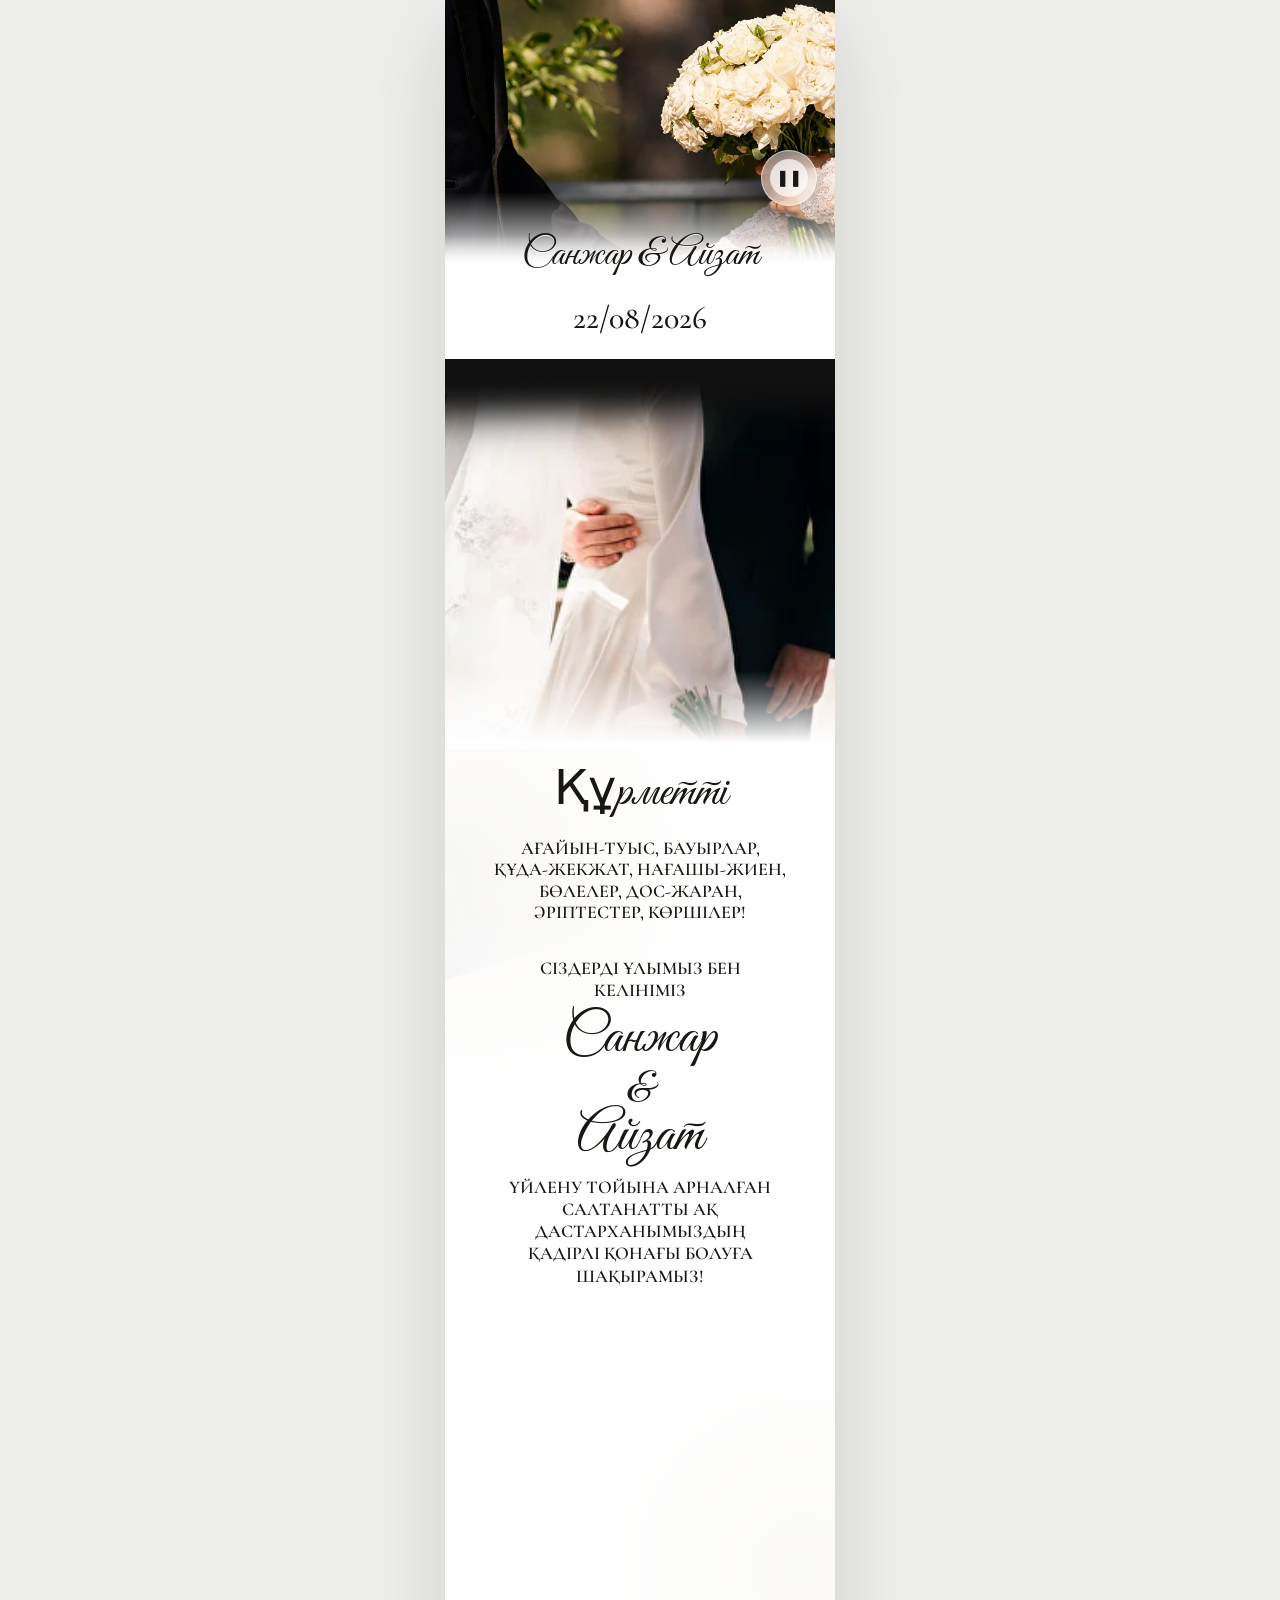
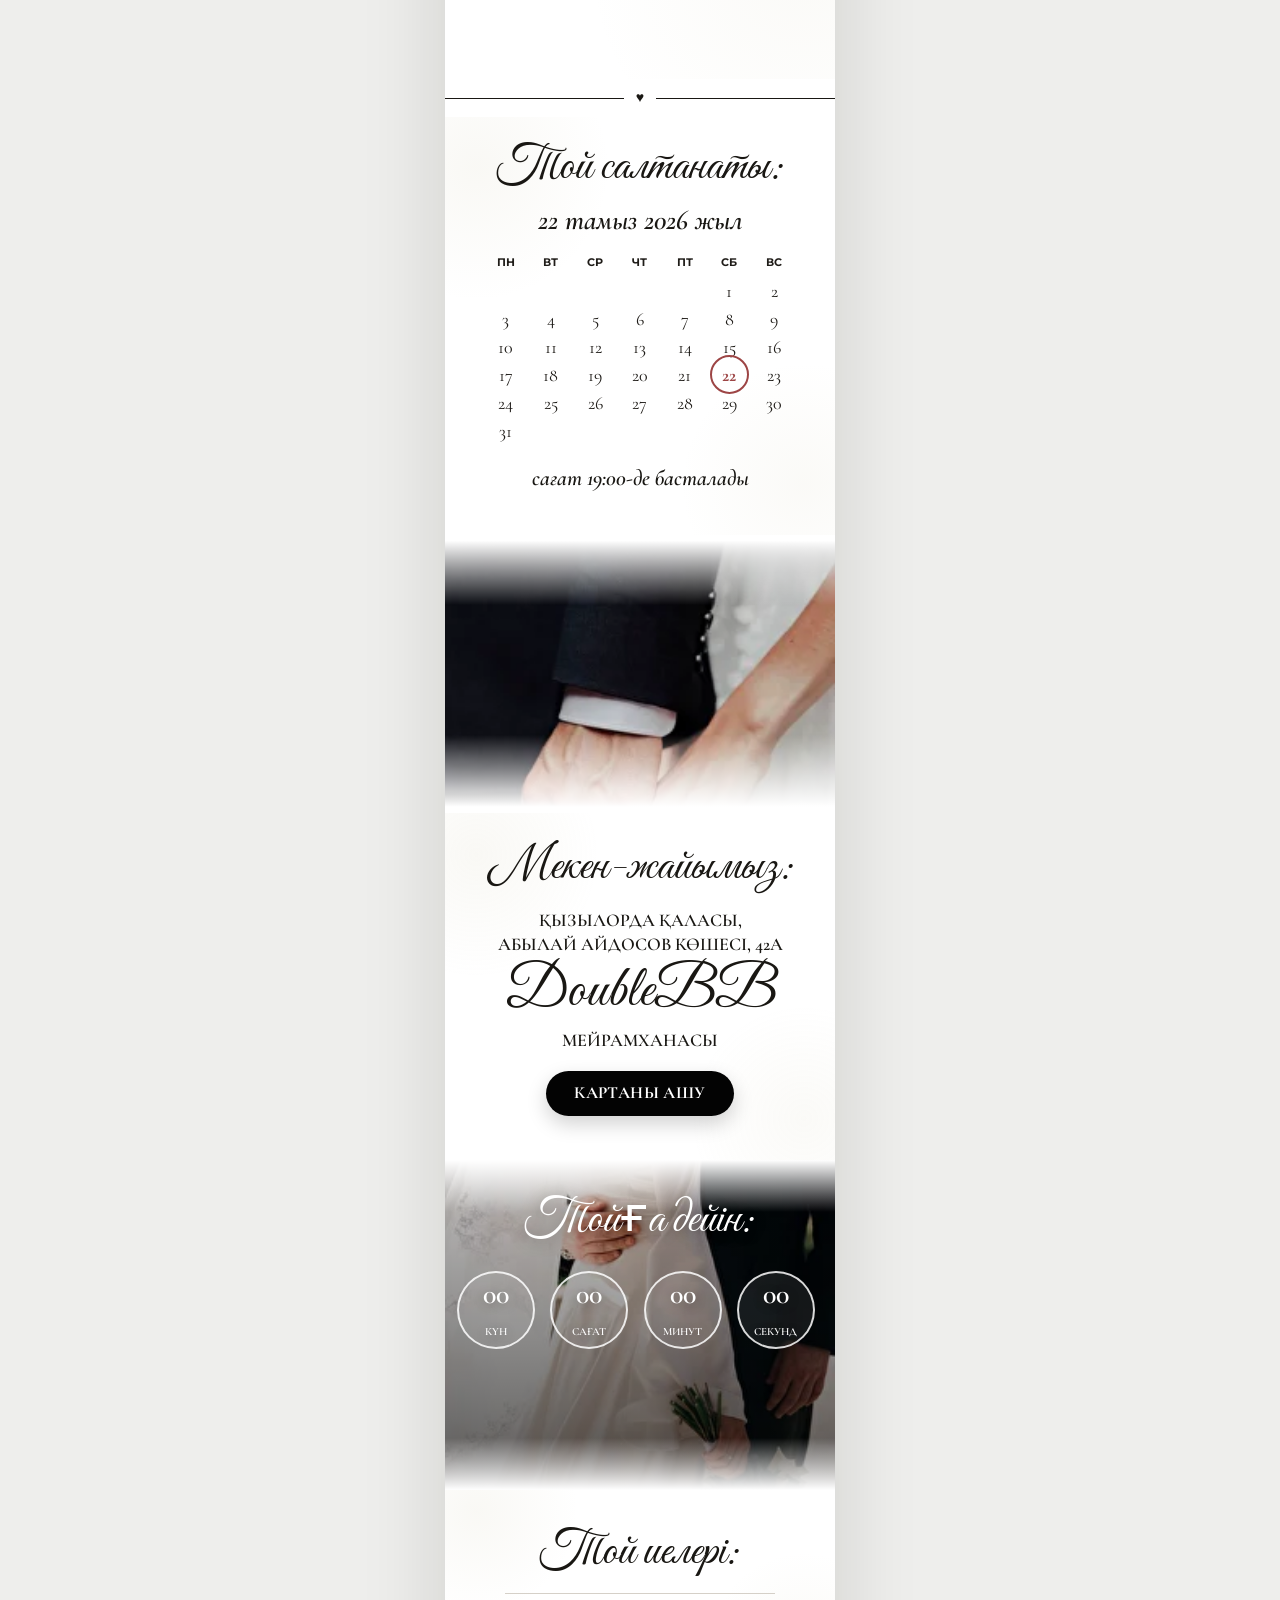
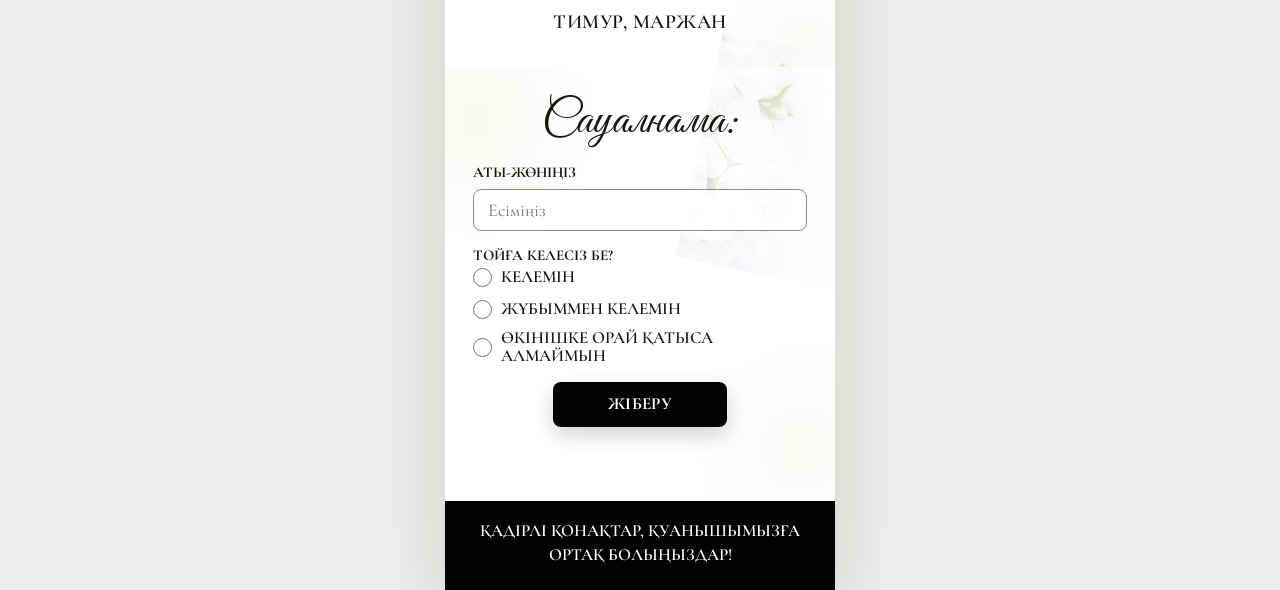
==== commit ba865456: "fix" ====
--- a/index.html
+++ b/index.html
@@ -8,7 +8,7 @@
   <meta name="description" content="Санжар мен Айзаттың үйлену тойына шақыру. 22 тамыз 2026 жыл, Қызылорда қаласы, DoubleBB.">
   <link rel="preconnect" href="https://fonts.googleapis.com">
   <link rel="preconnect" href="https://fonts.gstatic.com" crossorigin>
-  <link href="https://fonts.googleapis.com/css2?family=Cormorant+Garamond:ital,wght@0,400;0,500;0,600;1,500;1,600&family=Marck+Script&family=Montserrat:wght@400;500;600;700&display=swap" rel="stylesheet">
+  <link href="https://fonts.googleapis.com/css2?family=Cormorant+Garamond:ital,wght@0,400;0,500;0,600;1,500;1,600&family=Great+Vibes&family=Montserrat:wght@400;500;600;700&display=swap" rel="stylesheet">
   <link rel="stylesheet" href="styles.css">
 </head>
 <body>
--- a/styles.css
+++ b/styles.css
@@ -7,7 +7,7 @@
   --gold: #9b8b55;
   --rose: #9d4545;
   --shadow: 0 24px 80px rgba(20, 18, 15, 0.14);
-  --script: "Marck Script", cursive;
+  --script: "Great Vibes", cursive;
   --serif: "Cormorant Garamond", Georgia, serif;
   --sans: "Montserrat", Arial, sans-serif;
 }
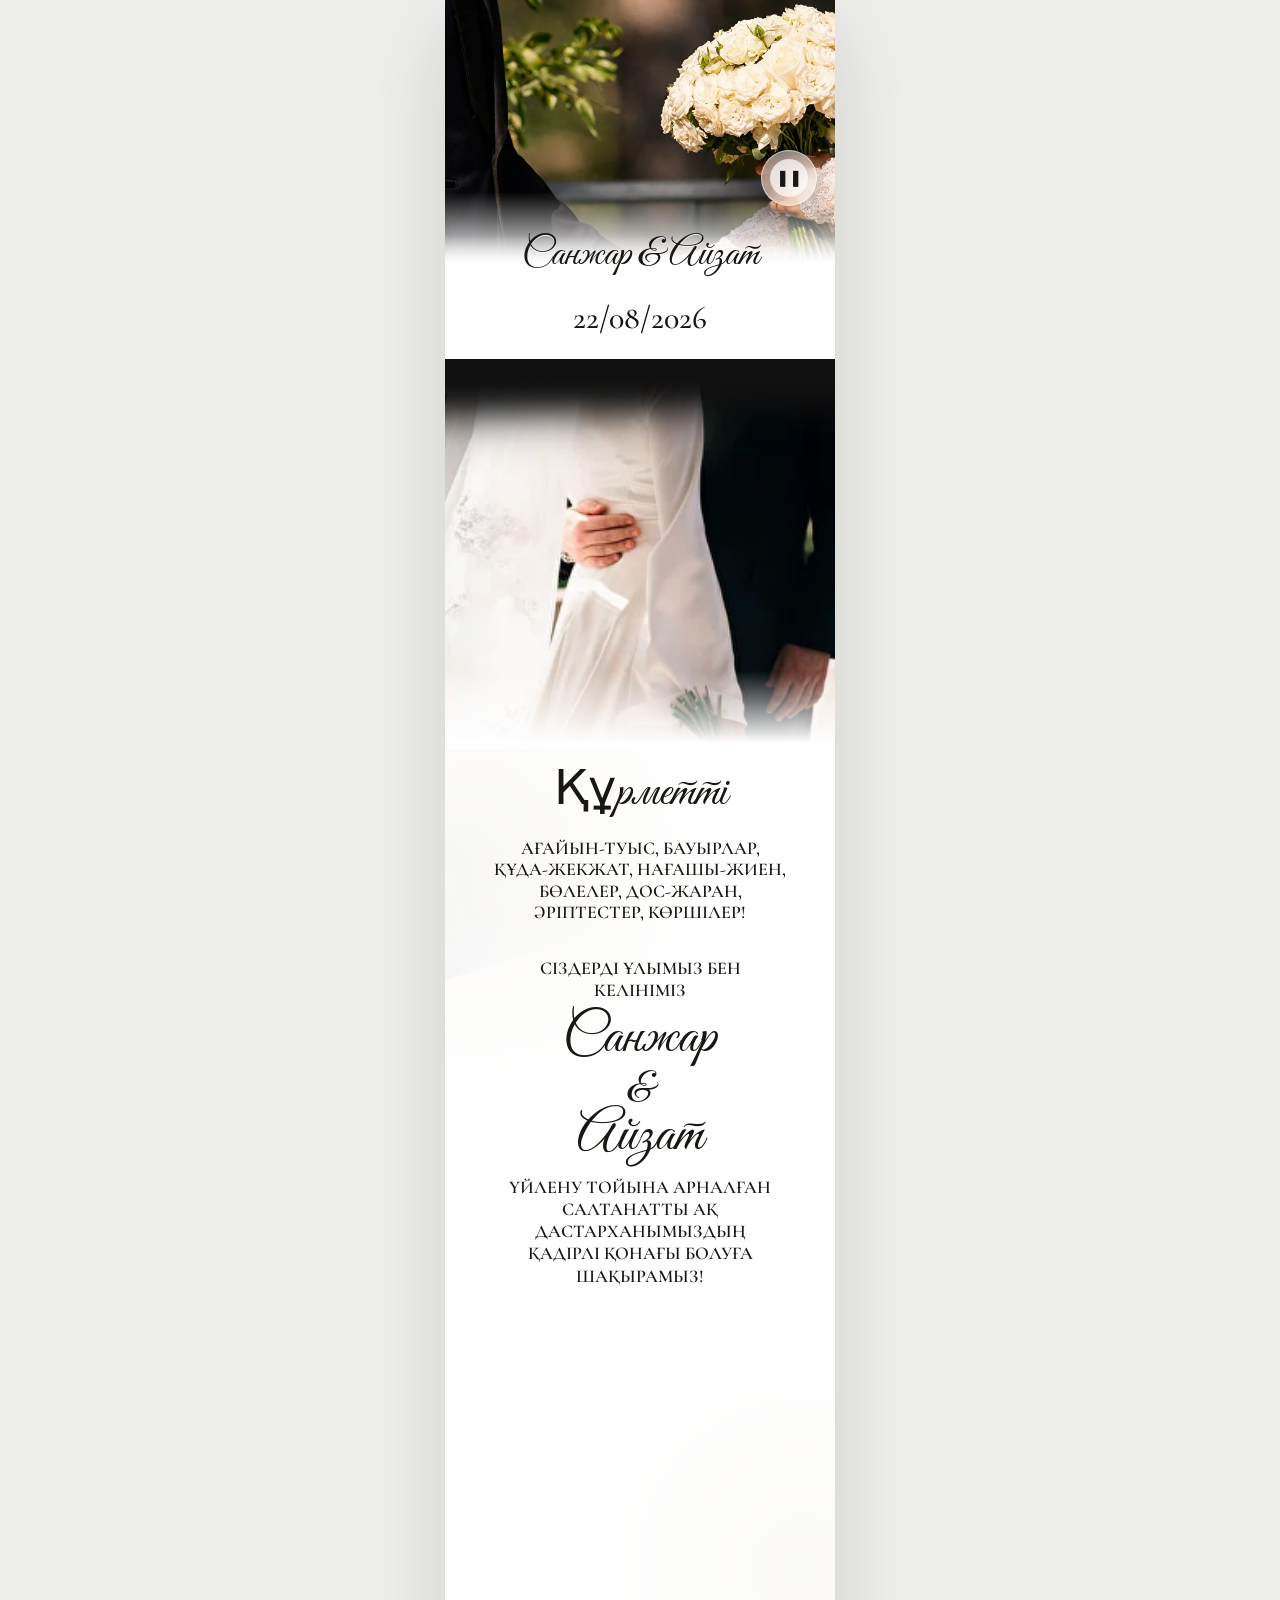
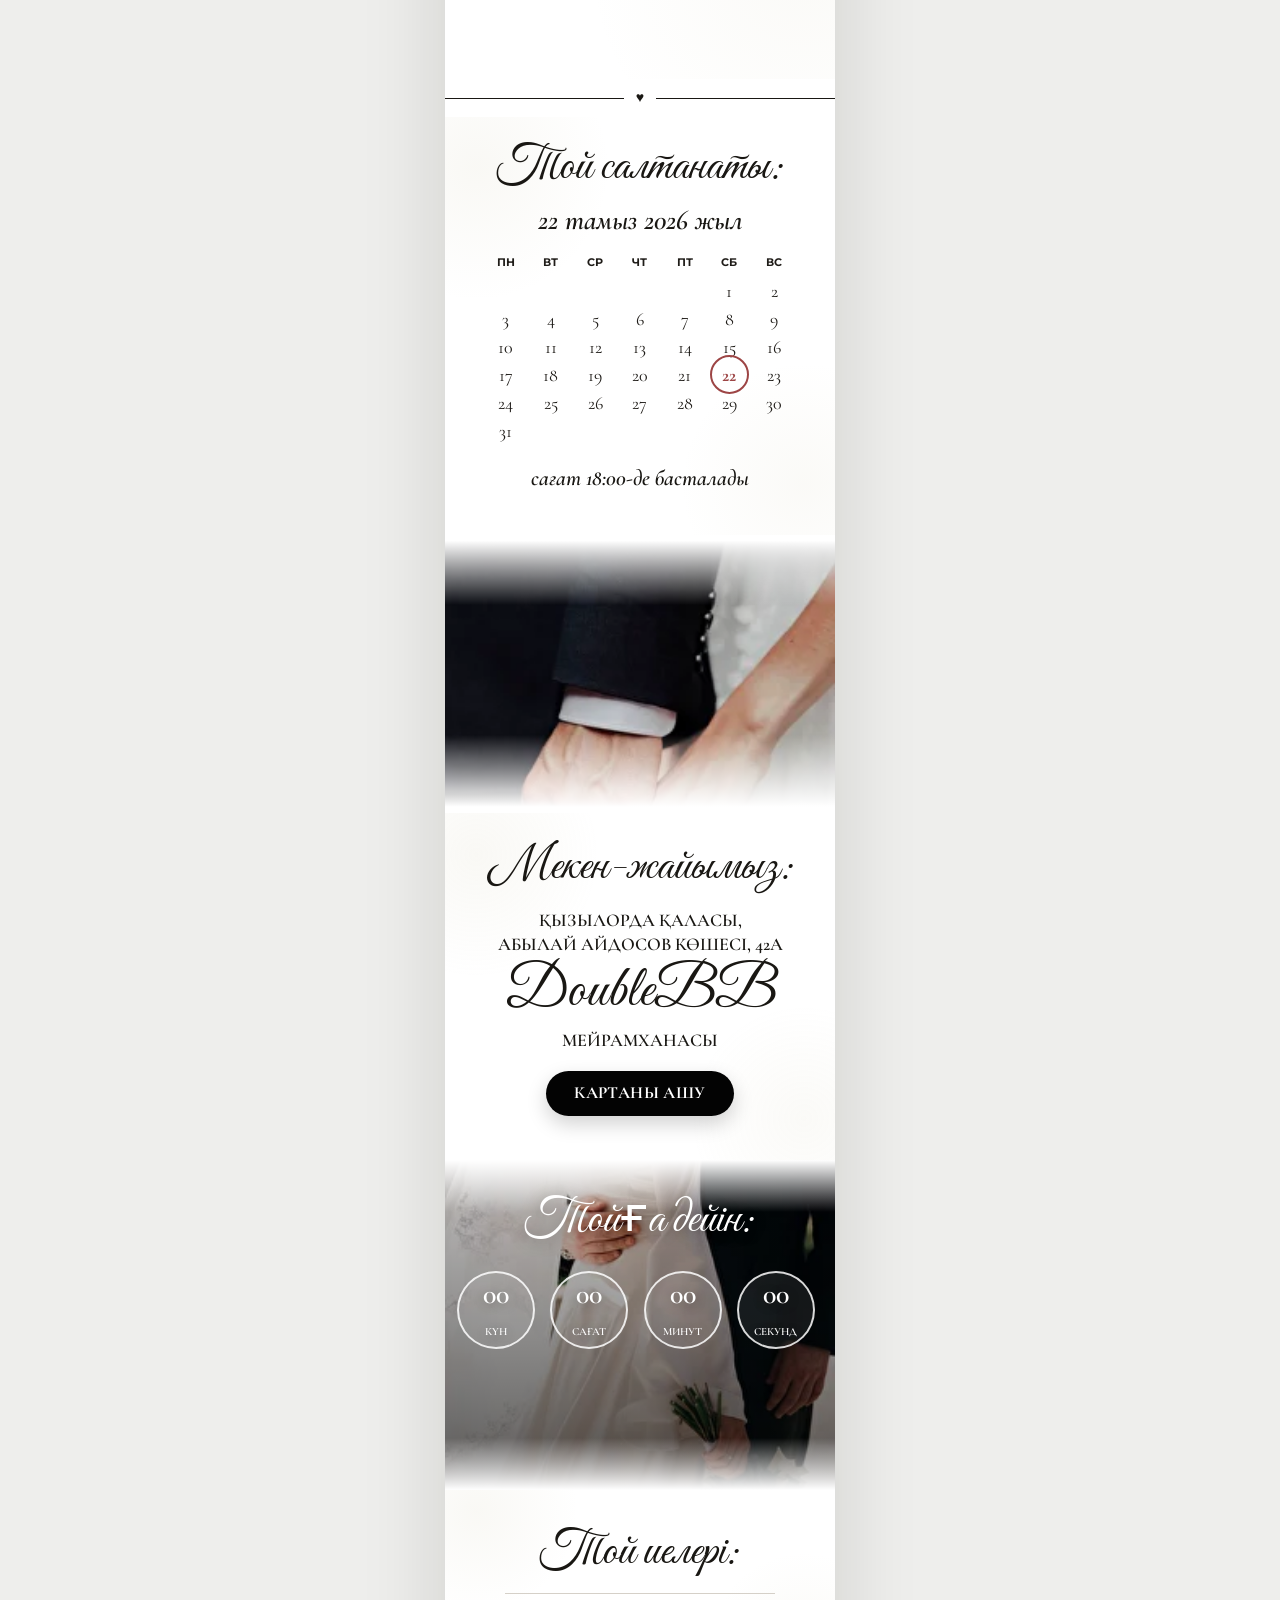
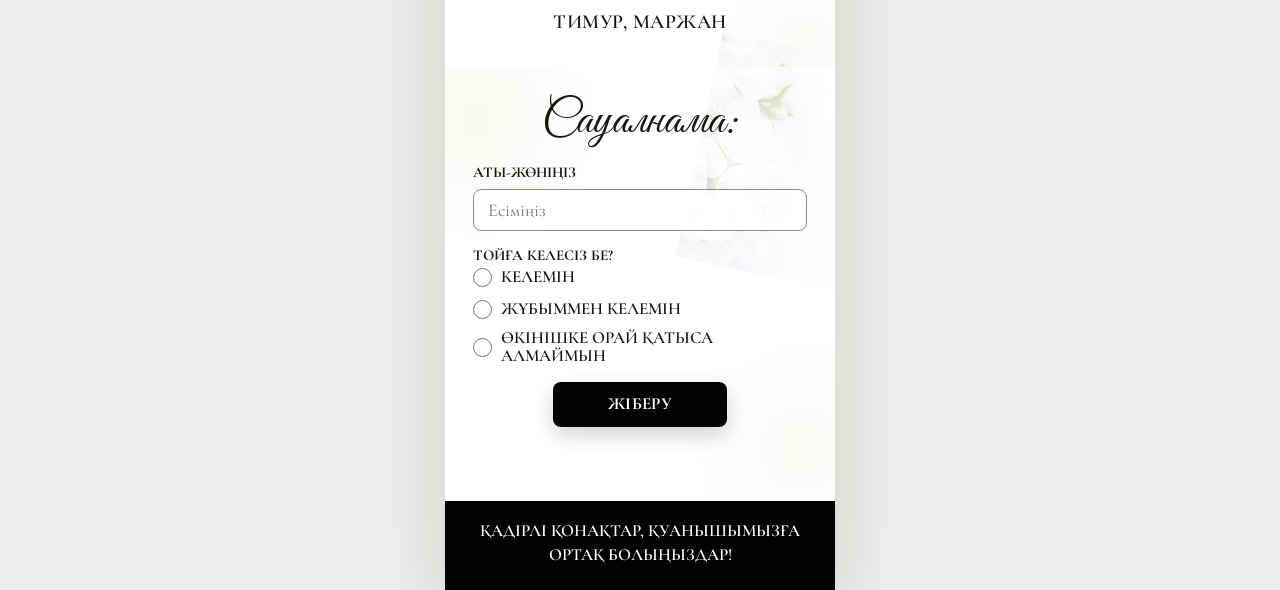
==== commit a8bfde90: "fix" ====
--- a/index.html
+++ b/index.html
@@ -115,7 +115,7 @@
         </div>
       </div>
 
-      <p class="time-line">сағат 19:00-де басталады</p>
+      <p class="time-line">сағат 18:00-де басталады</p>
     </section>
 
     <section class="hands-photo">
